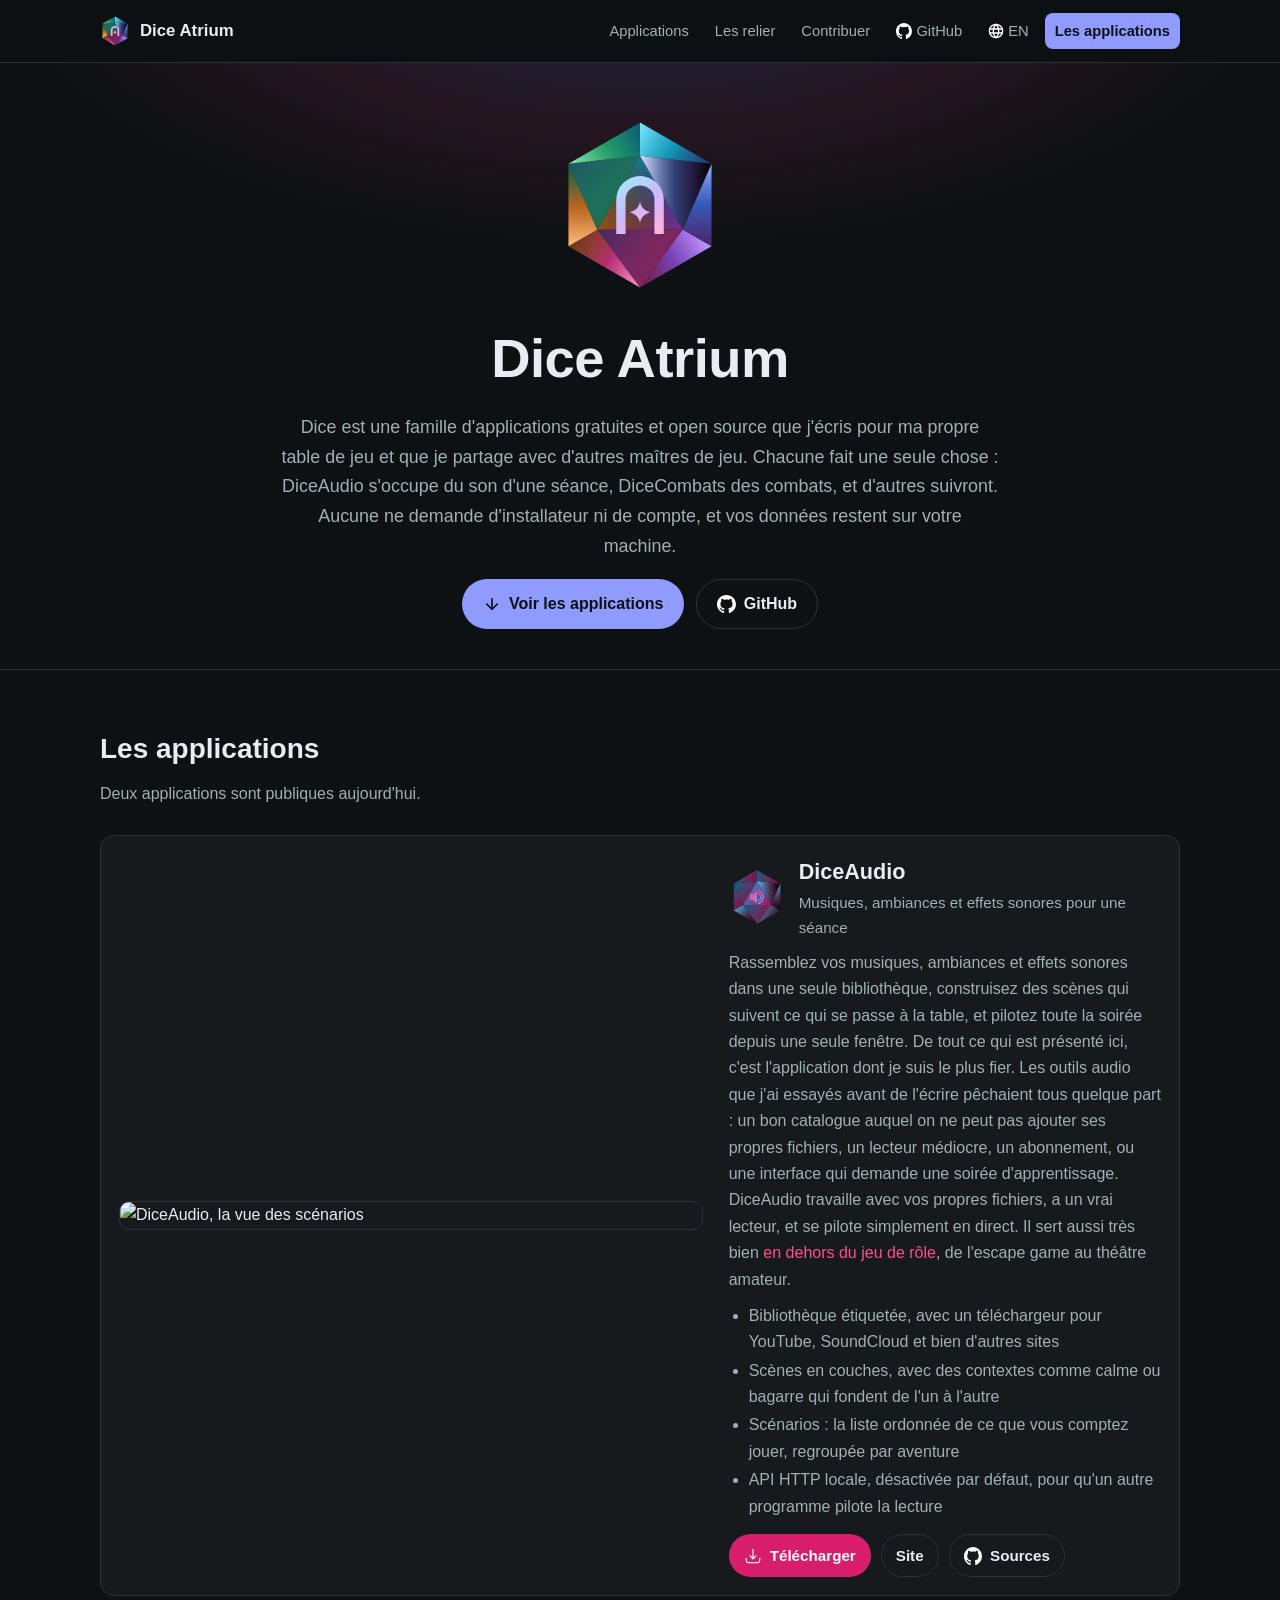
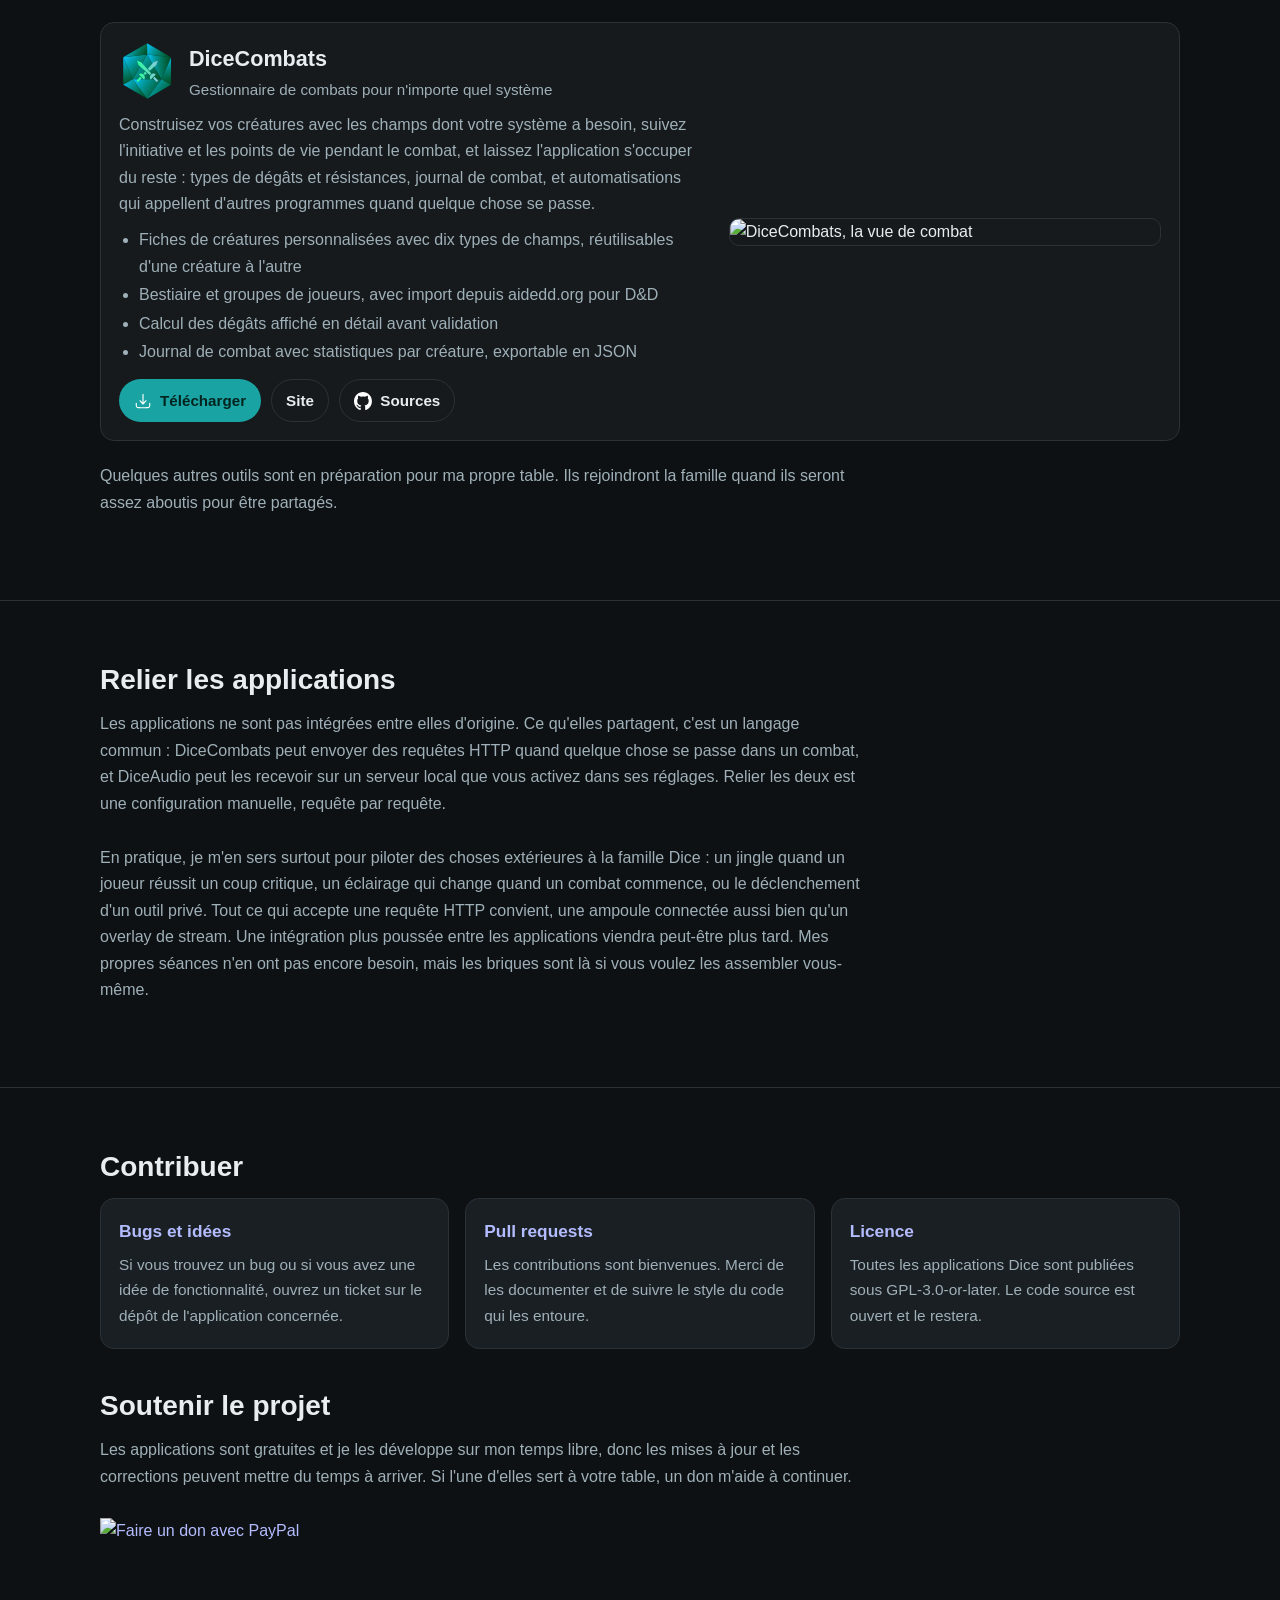
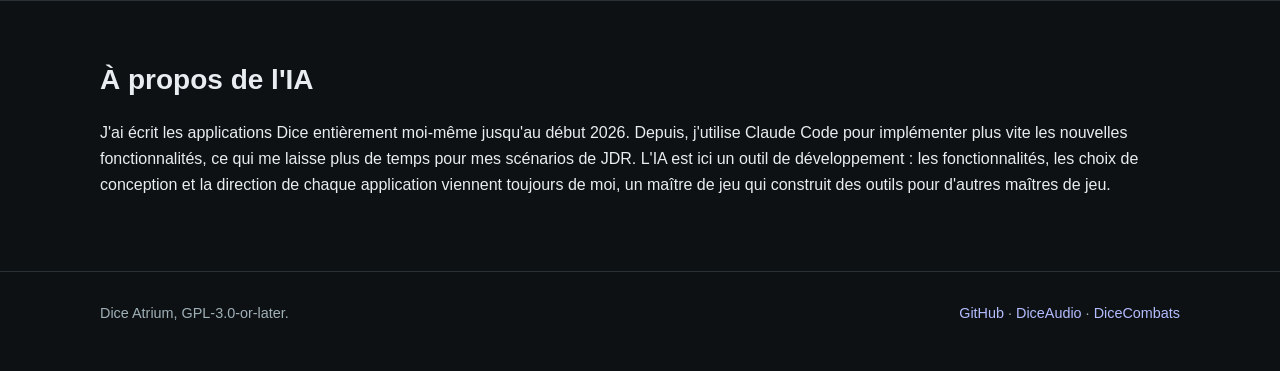
==== docs/fr/index.html @ 39b86b75 "Init" ====
<!DOCTYPE html>
<html lang="fr">
<head>
    <meta charset="UTF-8" />
    <meta name="viewport" content="width=device-width, initial-scale=1" />
    <title>Dice Atrium - Outils JDR open source</title>
    <meta name="description" content="Dice Atrium est la maison des applications Dice, une famille d'outils gratuits et open source pour les maîtres de jeu de rôle sur table : DiceAudio pour le son d'une séance, DiceCombats pour les combats, et d'autres à venir." />
    <link rel="stylesheet" href="../style.css" />
    <link rel="icon" href="../favicon.ico" sizes="any" />
    <link rel="icon" href="../favicon.svg" type="image/svg+xml" />

    <meta name="robots" content="index, follow" />
    <meta property="og:title" content="Dice Atrium - Outils JDR open source" />
    <meta property="og:description" content="La maison des applications Dice, une famille d'outils gratuits et open source pour les maîtres de jeu de rôle sur table." />
    <meta property="og:image" content="https://yanncharbon.github.io/diceatrium/og-logo.png" />
    <meta property="og:url" content="https://yanncharbon.github.io/diceatrium/fr/" />
    <meta property="og:type" content="website" />

    <link rel="alternate" href="https://yanncharbon.github.io/diceatrium/" hreflang="en" />
    <link rel="alternate" href="https://yanncharbon.github.io/diceatrium/fr/" hreflang="fr" />
</head>
<body>

    <div class="topbar">
        <div class="topbar-inner">
            <a class="brand" href="../"><img src="../logo.svg" alt="Logo Dice Atrium" />Dice Atrium</a>
            <nav>
            <a class="hide-small" href="#apps">Applications</a>
                        <a class="hide-small" href="#connect">Les relier</a>
            <a class="hide-small" href="#contribute">Contribuer</a>
                <a href="https://github.com/YannCharbon/DiceAtrium/"><img src="../github-mark-white.svg" alt="" />GitHub</a>
                <a href="../"><img src="../language-svgrepo-com.svg" alt="" />EN</a>
                <a class="cta" href="#apps">Les applications</a>
            </nav>
        </div>
    </div>

    <header class="hero">
        <div class="hero-inner">
            <img class="gem" src="../logo.svg" alt="Logo Dice Atrium" />
            <h1>Dice Atrium</h1>
            <p class="tagline">Dice est une famille d'applications gratuites et open source que j'écris pour ma propre table de jeu et que je partage avec d'autres maîtres de jeu. Chacune fait une seule chose : DiceAudio s'occupe du son d'une séance, DiceCombats des combats, et d'autres suivront. Aucune ne demande d'installateur ni de compte, et vos données restent sur votre machine.</p>

            <div class="hero-actions">
                <a class="btn primary" href="#apps">
                    <img src="../arrow-down.svg" alt="" />Voir les applications
                </a>
                <a class="btn" href="https://github.com/YannCharbon/DiceAtrium/">
                    <img src="../github-mark-white.svg" alt="" />GitHub
                </a>
            </div>
        </div>
    </header>

    <section id="apps">
        <div class="wrap">
            <h2>Les applications</h2>
            <p class="lead">Deux applications sont publiques aujourd'hui.</p>
            <div class="shots">
                <article class="shot audio">
                    <div class="shot-media"><img src="https://yanncharbon.github.io/DiceAudio/img/audio-scenarios.jpg" alt="DiceAudio, la vue des scénarios" loading="lazy" /></div>
                    <div class="shot-text">
                        <a class="app-head" href="https://yanncharbon.github.io/DiceAudio/fr/">
                            <img src="../diceaudio-logo.svg" alt="" />
                            <div><h3>DiceAudio</h3><small>Musiques, ambiances et effets sonores pour une séance</small></div>
                        </a>
                        <p>Rassemblez vos musiques, ambiances et effets sonores dans une seule bibliothèque, construisez des scènes qui suivent ce qui se passe à la table, et pilotez toute la soirée depuis une seule fenêtre. De tout ce qui est présenté ici, c'est l'application dont je suis le plus fier. Les outils audio que j'ai essayés avant de l'écrire pêchaient tous quelque part : un bon catalogue auquel on ne peut pas ajouter ses propres fichiers, un lecteur médiocre, un abonnement, ou une interface qui demande une soirée d'apprentissage. DiceAudio travaille avec vos propres fichiers, a un vrai lecteur, et se pilote simplement en direct. Il sert aussi très bien <a href="https://yanncharbon.github.io/DiceAudio/fr/#beyond">en dehors du jeu de rôle</a>, de l'escape game au théâtre amateur.</p>
                        <ul>
                            <li>Bibliothèque étiquetée, avec un téléchargeur pour YouTube, SoundCloud et bien d'autres sites</li>
                            <li>Scènes en couches, avec des contextes comme calme ou bagarre qui fondent de l'un à l'autre</li>
                            <li>Scénarios : la liste ordonnée de ce que vous comptez jouer, regroupée par aventure</li>
                            <li>API HTTP locale, désactivée par défaut, pour qu'un autre programme pilote la lecture</li>
                        </ul>
                        <div class="app-actions">
                            <a class="btn primary" href="https://github.com/YannCharbon/DiceAudio/releases/latest/"><img src="../download-minimalistic-svgrepo-com.svg" alt="" />Télécharger</a>
                            <a class="btn" href="https://yanncharbon.github.io/DiceAudio/fr/">Site</a>
                            <a class="btn" href="https://github.com/YannCharbon/DiceAudio/"><img src="../github-mark-white.svg" alt="" />Sources</a>
                        </div>
                    </div>
                </article>
                <article class="shot combats">
                    <div class="shot-media"><img src="https://yanncharbon.github.io/DiceCombats/img/combat-manager-2.jpg" alt="DiceCombats, la vue de combat" loading="lazy" /></div>
                    <div class="shot-text">
                        <a class="app-head" href="https://yanncharbon.github.io/DiceCombats/fr/">
                            <img src="../dicecombats-logo.svg" alt="" />
                            <div><h3>DiceCombats</h3><small>Gestionnaire de combats pour n'importe quel système</small></div>
                        </a>
                        <p>Construisez vos créatures avec les champs dont votre système a besoin, suivez l'initiative et les points de vie pendant le combat, et laissez l'application s'occuper du reste : types de dégâts et résistances, journal de combat, et automatisations qui appellent d'autres programmes quand quelque chose se passe.</p>
                        <ul>
                            <li>Fiches de créatures personnalisées avec dix types de champs, réutilisables d'une créature à l'autre</li>
                            <li>Bestiaire et groupes de joueurs, avec import depuis aidedd.org pour D&amp;D</li>
                            <li>Calcul des dégâts affiché en détail avant validation</li>
                            <li>Journal de combat avec statistiques par créature, exportable en JSON</li>
                        </ul>
                        <div class="app-actions">
                            <a class="btn primary" href="https://github.com/YannCharbon/DiceCombats/releases/latest/"><img src="../download-minimalistic-svgrepo-com.svg" alt="" />Télécharger</a>
                            <a class="btn" href="https://yanncharbon.github.io/DiceCombats/fr/">Site</a>
                            <a class="btn" href="https://github.com/YannCharbon/DiceCombats/"><img src="../github-mark-white.svg" alt="" />Sources</a>
                        </div>
                    </div>
                </article>
            </div>
            <p class="lead" style="margin-top:22px;">Quelques autres outils sont en préparation pour ma propre table. Ils rejoindront la famille quand ils seront assez aboutis pour être partagés.</p>
        </div>
    </section>


    <section id="connect">
        <div class="wrap">
            <h2>Relier les applications</h2>
            <p class="lead">Les applications ne sont pas intégrées entre elles d'origine. Ce qu'elles partagent, c'est un langage commun : DiceCombats peut envoyer des requêtes HTTP quand quelque chose se passe dans un combat, et DiceAudio peut les recevoir sur un serveur local que vous activez dans ses réglages. Relier les deux est une configuration manuelle, requête par requête.</p>
            <p class="lead">En pratique, je m'en sers surtout pour piloter des choses extérieures à la famille Dice : un jingle quand un joueur réussit un coup critique, un éclairage qui change quand un combat commence, ou le déclenchement d'un outil privé. Tout ce qui accepte une requête HTTP convient, une ampoule connectée aussi bien qu'un overlay de stream. Une intégration plus poussée entre les applications viendra peut-être plus tard. Mes propres séances n'en ont pas encore besoin, mais les briques sont là si vous voulez les assembler vous-même.</p>
        </div>
    </section>

    <section id="contribute">
        <div class="wrap">
            <h2>Contribuer</h2>
            <div class="cards">
                <div class="card">
                    <h3>Bugs et idées</h3>
                    <p>Si vous trouvez un bug ou si vous avez une idée de fonctionnalité, ouvrez un ticket sur le dépôt de l'application concernée.</p>
                </div>
                <div class="card">
                    <h3>Pull requests</h3>
                    <p>Les contributions sont bienvenues. Merci de les documenter et de suivre le style du code qui les entoure.</p>
                </div>
                <div class="card">
                    <h3>Licence</h3>
                    <p>Toutes les applications Dice sont publiées sous GPL-3.0-or-later. Le code source est ouvert et le restera.</p>
                </div>
            </div>

            <h2 style="margin-top:34px;">Soutenir le projet</h2>
            <p class="lead">Les applications sont gratuites et je les développe sur mon temps libre, donc les mises à jour et les corrections peuvent mettre du temps à arriver. Si l'une d'elles sert à votre table, un don m'aide à continuer.</p>
            <a href="https://www.paypal.com/donate/?hosted_button_id=4X9ZURL5T4E6N"><img src="https://www.paypalobjects.com/en_US/i/btn/btn_donateCC_LG.gif" alt="Faire un don avec PayPal" /></a>
        </div>
    </section>

    <section id="ainotice">
        <div class="wrap">
            <h2>À propos de l'IA</h2>
            <p>J'ai écrit les applications Dice entièrement moi-même jusqu'au début 2026. Depuis, j'utilise Claude Code pour implémenter plus vite les nouvelles fonctionnalités, ce qui me laisse plus de temps pour mes scénarios de JDR. L'IA est ici un outil de développement : les fonctionnalités, les choix de conception et la direction de chaque application viennent toujours de moi, un maître de jeu qui construit des outils pour d'autres maîtres de jeu.</p>
        </div>
    </section>

    <footer>
        <div class="wrap">
            <span>Dice Atrium, GPL-3.0-or-later.</span>
            <span><a href="https://github.com/YannCharbon/DiceAtrium/">GitHub</a> &middot; <a href="https://yanncharbon.github.io/DiceAudio/fr/">DiceAudio</a> &middot; <a href="https://yanncharbon.github.io/DiceCombats/fr/">DiceCombats</a></span>
        </div>
    </footer>

</body>
</html>
---- docs/style.css ----
/* Dice Atrium site. Same sheet as the DiceCombats and DiceAudio sites, with the
   Atrium accents, so the three pages stay recognisably related. */

:root {
    --accent: #8f9bff;
    --accent-soft: #b3bcff;
    --accent-deep: #3b4590;
    --accent-contrast: #0e1113;

    --bg: #0e1113;
    --bg-raised: #161a1d;
    --bg-card: #1a1f23;
    --line: #2a3238;
    --text: #e7edf0;
    --text-dim: #9fb0b8;
    --radius: 14px;
    --page: 1120px;
}

* {
    box-sizing: border-box;
}

html {
    scroll-behavior: smooth;
}

body {
    margin: 0;
    background: var(--bg);
    color: var(--text);
    font-family: "Segoe UI", Roboto, Helvetica, Arial, sans-serif;
    line-height: 1.65;
    -webkit-font-smoothing: antialiased;
}

img {
    max-width: 100%;
}

a {
    color: var(--accent-soft);
    text-decoration: none;
}

a:hover {
    text-decoration: underline;
}

.wrap {
    max-width: var(--page);
    margin: 0 auto;
    padding: 0 20px;
}

/* ---------------- Navigation ---------------- */

.topbar {
    position: sticky;
    top: 0;
    z-index: 20;
    background: rgba(14, 17, 19, 0.88);
    backdrop-filter: blur(10px);
    border-bottom: 1px solid var(--line);
}

.topbar-inner {
    display: flex;
    align-items: center;
    gap: 18px;
    height: 62px;
    max-width: var(--page);
    margin: 0 auto;
    padding: 0 20px;
}

.brand {
    display: flex;
    align-items: center;
    gap: 10px;
    font-weight: 700;
    font-size: 1.05rem;
    color: var(--text);
}

.brand:hover {
    text-decoration: none;
}

.brand img {
    width: 30px;
    height: 30px;
}

.topbar nav {
    display: flex;
    align-items: center;
    gap: 6px;
    margin-left: auto;
    flex-wrap: wrap;
}

.topbar nav a {
    color: var(--text-dim);
    padding: 6px 10px;
    border-radius: 8px;
    font-size: 0.92rem;
}

.topbar nav a:hover {
    color: var(--text);
    background: var(--bg-card);
    text-decoration: none;
}

.topbar nav a.cta {
    color: var(--accent-contrast);
    background: var(--accent);
    font-weight: 600;
}

.topbar nav a.cta:hover {
    background: var(--accent-soft);
}

.topbar nav a img {
    height: 16px;
    width: auto;
    vertical-align: -3px;
    margin-right: 4px;
}

/* ---------------- Hero ---------------- */

.hero {
    position: relative;
    overflow: hidden;
    border-bottom: 1px solid var(--line);
    background:
        radial-gradient(900px 420px at 50% -120px, rgba(74, 125, 255, 0.22), rgba(255, 63, 158, 0.09) 45%, transparent 72%),
        var(--bg);
}

.hero-inner {
    max-width: var(--page);
    margin: 0 auto;
    padding: 56px 20px 40px;
    text-align: center;
}

.hero img.gem {
    width: 108px;
    height: auto;
    margin-bottom: 6px;
}

.hero h1 {
    margin: 0;
    font-size: clamp(2.1rem, 5vw, 3.1rem);
    letter-spacing: -0.5px;
}

.hero .tagline {
    margin: 10px auto 0;
    max-width: 720px;
    color: var(--text-dim);
    font-size: 1.12rem;
}

.badges {
    display: flex;
    justify-content: center;
    flex-wrap: wrap;
    gap: 8px;
    margin: 20px 0 4px;
}

.badges img {
    height: 26px;
}

.hero-actions {
    display: flex;
    justify-content: center;
    flex-wrap: wrap;
    gap: 12px;
    margin-top: 18px;
}

.btn {
    display: inline-flex;
    align-items: center;
    gap: 8px;
    padding: 11px 20px;
    border-radius: 999px;
    font-weight: 600;
    border: 1px solid var(--line);
    color: var(--text);
}

.btn:hover {
    text-decoration: none;
    border-color: var(--accent);
}

.btn.primary {
    background: var(--accent);
    color: var(--accent-contrast);
    border-color: transparent;
}

.btn.primary:hover {
    background: var(--accent-soft);
}

.btn img {
    height: 18px;
    width: auto;
}

.hero-shot {
    margin: 34px auto 0;
    max-width: 940px;
    border-radius: var(--radius);
    border: 1px solid var(--line);
    box-shadow: 0 24px 60px rgba(0, 0, 0, 0.55);
    display: block;
}

/* ---------------- Sections ---------------- */

section {
    padding: 56px 0;
    border-bottom: 1px solid var(--line);
}

section h2 {
    margin: 0 0 8px;
    font-size: 1.75rem;
}

section .lead {
    margin: 0 0 28px;
    color: var(--text-dim);
    max-width: 760px;
}

.cards {
    display: grid;
    grid-template-columns: repeat(auto-fit, minmax(280px, 1fr));
    gap: 16px;
}

.card {
    background: var(--bg-card);
    border: 1px solid var(--line);
    border-radius: var(--radius);
    padding: 18px 18px 20px;
}

.card h3 {
    margin: 0 0 6px;
    font-size: 1.08rem;
    color: var(--accent-soft);
}

.card p {
    margin: 0;
    color: var(--text-dim);
    font-size: 0.96rem;
}

/* ---------------- Screenshot gallery ---------------- */

.shots {
    display: flex;
    flex-direction: column;
    gap: 26px;
}

.shot {
    display: grid;
    grid-template-columns: minmax(0, 1.35fr) minmax(0, 1fr);
    gap: 26px;
    align-items: center;
    background: var(--bg-raised);
    border: 1px solid var(--line);
    border-radius: var(--radius);
    padding: 18px;
}

.shot:nth-child(even) .shot-media {
    order: 2;
}

.shot-media img {
    max-width: 100%;
    max-height: 500px;
    display: block;
    border-radius: 10px;
    border: 1px solid var(--line);
}

.shot-text h3 {
    margin: 0 0 8px;
    font-size: 1.2rem;
}

.shot-text p {
    margin: 0;
    color: var(--text-dim);
}

/* ---------------- Custom fields ---------------- */

.fields-split {
    display: grid;
    grid-template-columns: minmax(0, 1fr) minmax(0, 1.05fr);
    gap: 26px;
    align-items: start;
}

.fields-split img {
    width: 100%;
    border-radius: 10px;
    border: 1px solid var(--line);
}

/* One card per field type: the example carries the explanation. */
.ftypes {
    display: grid;
    grid-template-columns: repeat(auto-fill, minmax(330px, 1fr));
    gap: 16px;
    margin-top: 26px;
}

.ftype {
    background: var(--bg-card);
    border: 1px solid var(--line);
    border-radius: var(--radius);
    padding: 16px;
}

.ftype h3 {
    margin: 0 0 4px;
    font-size: 1.05rem;
    color: var(--accent-soft);
}

    .ftype > p {
        margin: 0 0 12px;
        color: var(--text-dim);
        font-size: 0.92rem;
    }

.ftype figure {
    margin: 0 0 12px;
}

    .ftype figure:last-of-type {
        margin-bottom: 0;
    }

/* Shown at their real size, only held back when a card is narrower. */
.ftype img {
    max-width: 100%;
    width: auto;
    height: auto;
    display: block;
    border-radius: 8px;
    border: 1px solid var(--line);
    background: #202020;
}

/* Reads as: this configuration gives that card. */
.ftype-arrow {
    display: flex;
    align-items: center;
    gap: 10px;
    color: var(--accent);
    margin: 12px 0;
}

    .ftype-arrow::before,
    .ftype-arrow::after {
        content: "";
        flex: 1 1 auto;
        height: 1px;
        background: linear-gradient(to right, transparent, var(--line), transparent);
    }

    .ftype-arrow svg {
        flex: 0 0 auto;
    }

.ftype figcaption {
    margin-top: 5px;
    color: #7d8f98;
    font-size: 0.75rem;
    text-transform: uppercase;
    letter-spacing: 0.5px;
}

.field-steps {
    counter-reset: step;
    list-style: none;
    margin: 0 0 20px;
    padding: 0;
}

.field-steps li {
    position: relative;
    padding-left: 38px;
    margin-bottom: 14px;
    color: var(--text-dim);
}

.field-steps li::before {
    counter-increment: step;
    content: counter(step);
    position: absolute;
    left: 0;
    top: 1px;
    width: 26px;
    height: 26px;
    border-radius: 50%;
    background: var(--accent);
    color: var(--accent-contrast);
    font-weight: 700;
    font-size: 0.85rem;
    display: flex;
    align-items: center;
    justify-content: center;
}

.field-steps li strong {
    color: var(--text);
}

/* ---------------- Ecosystem ---------------- */

.eco {
    display: grid;
    grid-template-columns: repeat(auto-fit, minmax(300px, 1fr));
    gap: 16px;
}

.eco-card {
    display: flex;
    gap: 14px;
    align-items: flex-start;
    background: var(--bg-card);
    border: 1px solid var(--line);
    border-radius: var(--radius);
    padding: 18px;
}

.eco-card img {
    width: 54px;
    height: 54px;
    flex: 0 0 auto;
}

.eco-card h3 {
    margin: 0 0 4px;
    font-size: 1.1rem;
}

.eco-card p {
    margin: 0 0 8px;
    color: var(--text-dim);
    font-size: 0.95rem;
}

.eco-card.self {
    border-color: var(--accent);
}

/* ---------------- Image lightbox ---------------- */

.zoomable {
    cursor: zoom-in;
}

.lightbox {
    position: fixed;
    inset: 0;
    z-index: 100;
    display: none;
    align-items: center;
    justify-content: center;
    padding: 28px;
    background: rgba(0, 0, 0, 0.88);
    cursor: zoom-out;
}

    .lightbox.open {
        display: flex;
    }

    .lightbox img {
        max-width: 100%;
        max-height: 100%;
        width: auto;
        height: auto;
        border-radius: 10px;
        border: 1px solid var(--line);
        box-shadow: 0 24px 60px rgba(0, 0, 0, 0.6);
    }

.lightbox-close {
    position: absolute;
    top: 12px;
    right: 16px;
    width: 40px;
    height: 40px;
    border: 1px solid var(--line);
    border-radius: 50%;
    background: var(--bg-card);
    color: var(--text);
    font-size: 22px;
    line-height: 1;
    cursor: pointer;
}

    .lightbox-close:hover {
        border-color: var(--accent);
    }

body.lightbox-open {
    overflow: hidden;
}

/* ---------------- Lists, code, footer ---------------- */

ul.plain {
    padding-left: 20px;
    color: var(--text-dim);
}

ul.plain li {
    margin-bottom: 8px;
}

ul.plain strong {
    color: var(--text);
}

code, .code-style {
    background: #11161a;
    border: 1px solid var(--line);
    border-radius: 6px;
    padding: 2px 7px;
    font-family: Consolas, "Courier New", monospace;
    font-size: 0.9em;
    color: #cfe9e2;
    -webkit-box-decoration-break: clone;
    box-decoration-break: clone;
}

pre {
    background: #11161a;
    border: 1px solid var(--line);
    border-radius: 10px;
    padding: 14px 16px;
    overflow-x: auto;
}

pre code {
    border: none;
    background: none;
    padding: 0;
}

footer {
    padding: 30px 0 46px;
    color: var(--text-dim);
    font-size: 0.9rem;
}

footer .wrap {
    display: flex;
    flex-wrap: wrap;
    gap: 12px;
    align-items: center;
    justify-content: space-between;
}

@media (max-width: 820px) {
    .shot {
        grid-template-columns: 1fr;
    }

    .shot:nth-child(even) .shot-media {
        order: 0;
    }

    .topbar nav a.hide-small {
        display: none;
    }
}

/* ---------------- Dice Atrium additions ---------------- */

.app-head {
    display: flex;
    align-items: center;
    gap: 14px;
    text-decoration: none;
    color: var(--text);
    margin-bottom: 10px;
}

.app-head img {
    width: 56px;
    height: 56px;
    flex: 0 0 auto;
}

.app-head h3 {
    margin: 0;
    font-size: 1.35rem;
}

.app-head small {
    display: block;
    color: var(--text-dim);
    font-weight: 400;
    font-size: 0.95rem;
}

.app-head:hover h3 {
    text-decoration: underline;
}

.app-actions {
    display: flex;
    flex-wrap: wrap;
    gap: 10px;
    margin-top: 14px;
}

.app-actions .btn {
    padding: 8px 14px;
    font-size: 0.95rem;
}

.shot.audio { --accent: #d81e6a; --accent-soft: #ff4f8b; --accent-contrast: #ffffff; }
.shot.combats { --accent: #1aa3a3; --accent-soft: #2ec4a6; --accent-contrast: #04241f; }

.shot ul {
    margin: 10px 0 0;
    padding-left: 20px;
    color: var(--text-dim);
}

.shot ul li {
    margin: 2px 0;
}

/* Larger hero gem and title, shared by the three Dice sites. */
.hero img.gem {
    width: 150px;
    margin-bottom: 14px;
}

.hero h1 {
    font-size: clamp(2.2rem, 6vw, 3.4rem);
}

/* ---------------- Dice Atrium banner (ecosystem section) ---------------- */

.atrium-banner {
    display: grid;
    grid-template-columns: auto minmax(0, 1fr);
    gap: 24px;
    align-items: center;
    background: var(--bg-raised);
    border: 1px solid var(--line);
    border-radius: var(--radius);
    padding: 24px;
    margin-bottom: 28px;
}

.atrium-banner > img {
    width: 120px;
    height: auto;
}

.atrium-banner h3 {
    margin: 0 0 8px;
    font-size: 1.4rem;
}

.atrium-banner p {
    margin: 0 0 14px;
    color: var(--text-dim);
}

.atrium-banner .btn {
    text-decoration: none;
}

.eco-grid {
    display: grid;
    grid-template-columns: repeat(auto-fit, minmax(300px, 1fr));
    gap: 16px;
}

.eco-app {
    display: flex;
    gap: 14px;
    align-items: flex-start;
    background: var(--bg-card);
    border: 1px solid var(--line);
    border-radius: var(--radius);
    padding: 18px;
}

.eco-app img {
    width: 54px;
    height: 54px;
    flex: 0 0 auto;
}

.eco-app h3 {
    margin: 0 0 4px;
    font-size: 1.1rem;
}

.eco-app p {
    margin: 0 0 8px;
    color: var(--text-dim);
    font-size: 0.95rem;
}

.eco-app.self {
    border-color: var(--accent);
}

@media (max-width: 640px) {
    .atrium-banner {
        grid-template-columns: 1fr;
        text-align: center;
        justify-items: center;
    }
}
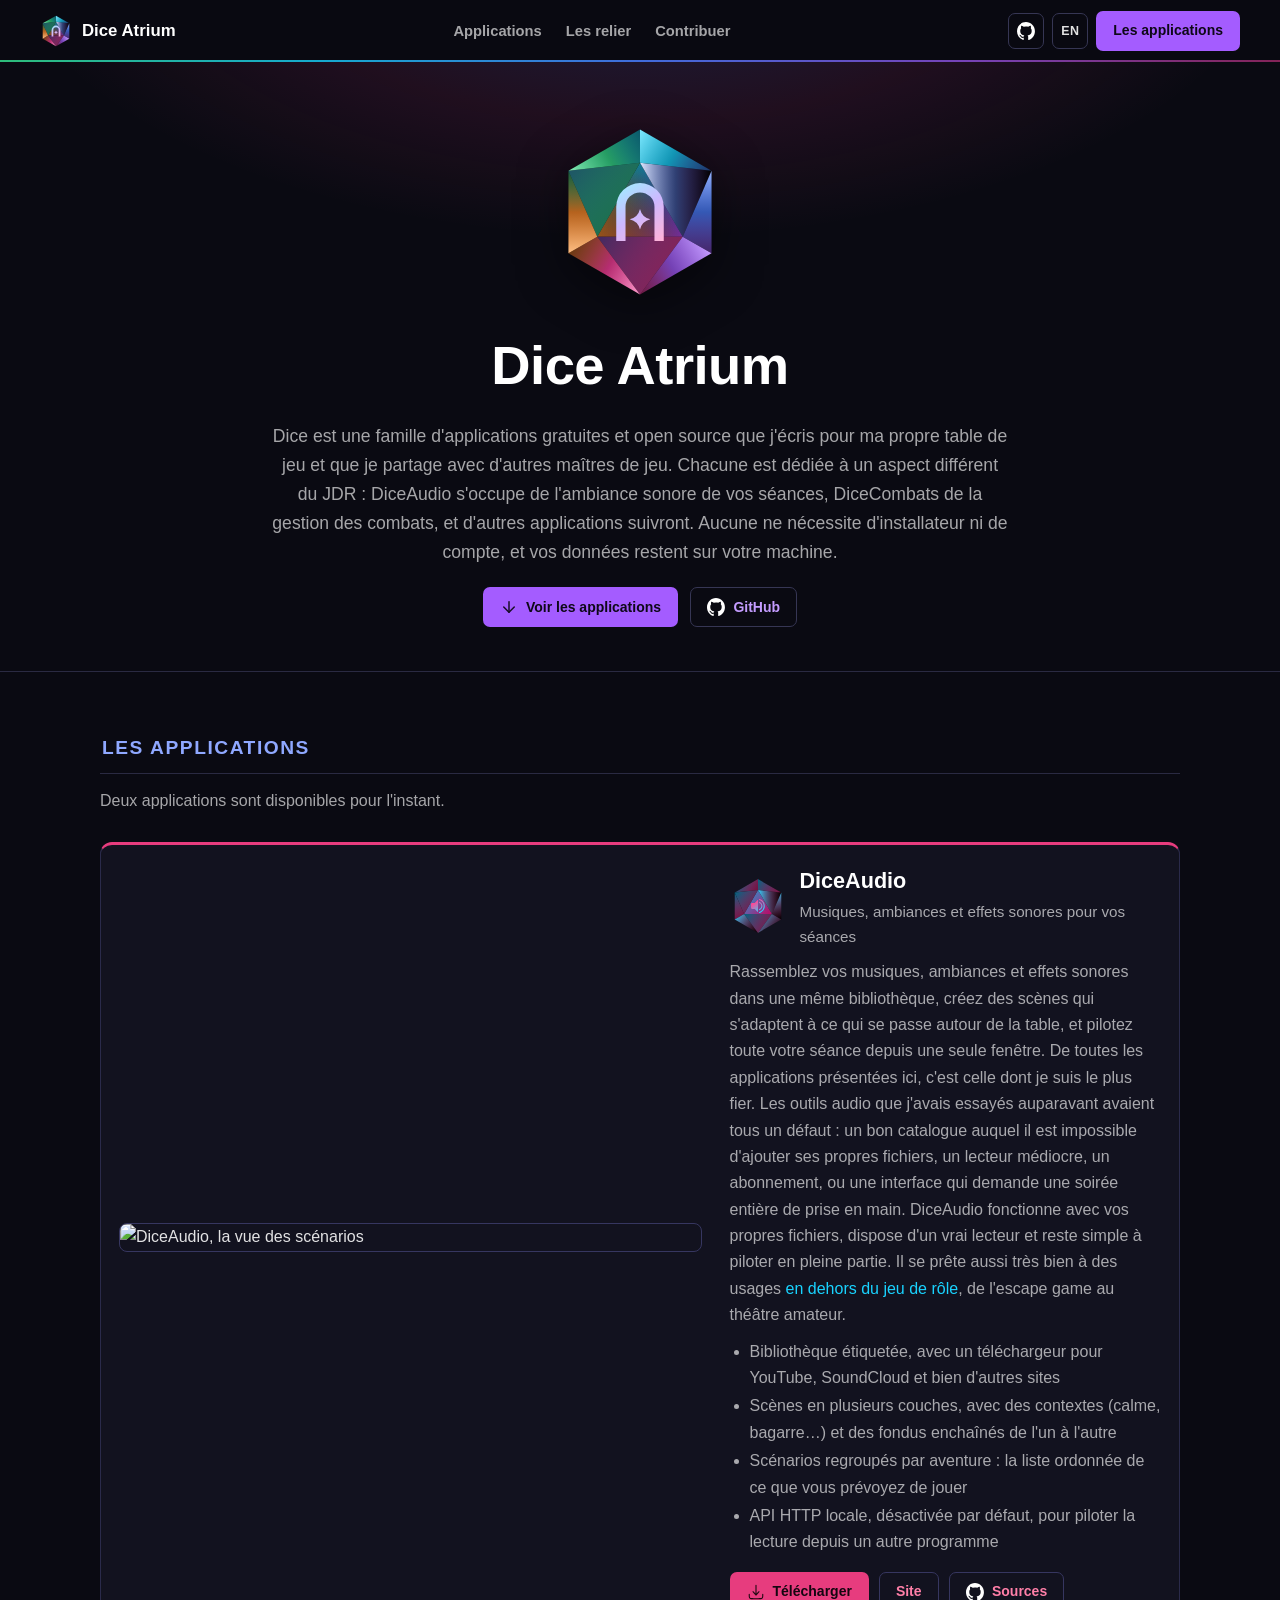
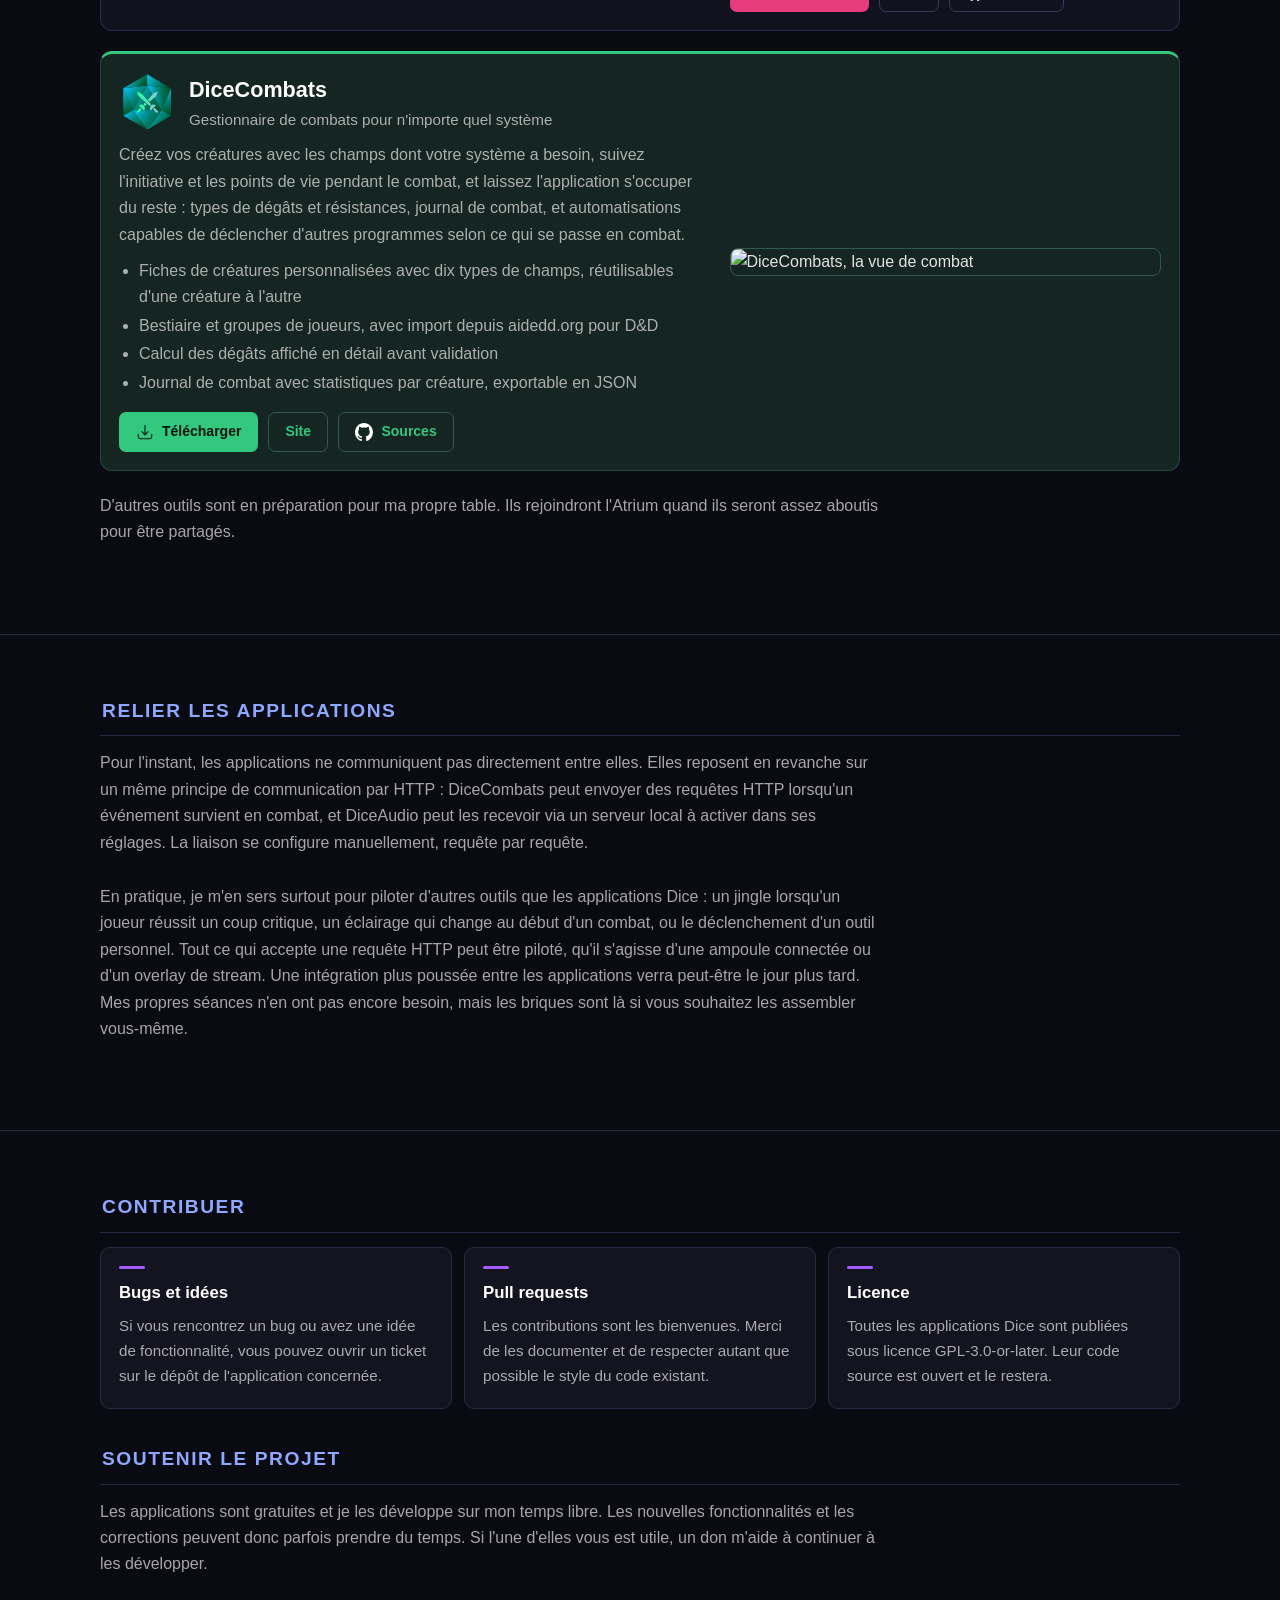
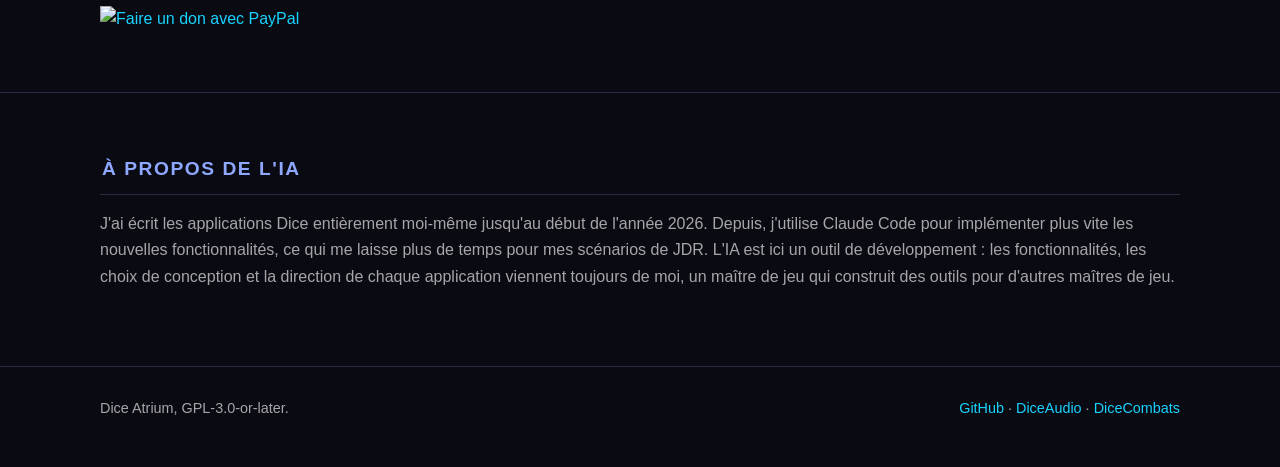
==== commit f9968a43: "Restyle the site to the apps' visual identity New navigation bar, reworded English and French text, " ====
--- a/docs/fr/index.html
+++ b/docs/fr/index.html
@@ -4,14 +4,15 @@
     <meta charset="UTF-8" />
     <meta name="viewport" content="width=device-width, initial-scale=1" />
     <title>Dice Atrium - Outils JDR open source</title>
-    <meta name="description" content="Dice Atrium est la maison des applications Dice, une famille d'outils gratuits et open source pour les maîtres de jeu de rôle sur table : DiceAudio pour le son d'une séance, DiceCombats pour les combats, et d'autres à venir." />
+    <meta name="description" content="Dice Atrium regroupe les applications Dice, une famille d'outils gratuits et open source pour les maîtres de jeu de rôle sur table : DiceAudio pour le son d'une séance, DiceCombats pour les combats, et d'autres à venir." />
     <link rel="stylesheet" href="../style.css" />
     <link rel="icon" href="../favicon.ico" sizes="any" />
     <link rel="icon" href="../favicon.svg" type="image/svg+xml" />
 
+    <meta name="google-site-verification" content="_48weFEogx-29jpGcYPBlgfw3vu8xmv0ZpCxvn52Kq0" />
     <meta name="robots" content="index, follow" />
     <meta property="og:title" content="Dice Atrium - Outils JDR open source" />
-    <meta property="og:description" content="La maison des applications Dice, une famille d'outils gratuits et open source pour les maîtres de jeu de rôle sur table." />
+    <meta property="og:description" content="Toutes les applications Dice, une famille d'outils gratuits et open source pour les maîtres de jeu de rôle sur table." />
     <meta property="og:image" content="https://yanncharbon.github.io/diceatrium/og-logo.png" />
     <meta property="og:url" content="https://yanncharbon.github.io/diceatrium/fr/" />
     <meta property="og:type" content="website" />
@@ -21,25 +22,29 @@
 </head>
 <body>
 
-    <div class="topbar">
+    <header class="topbar">
         <div class="topbar-inner">
-            <a class="brand" href="../"><img src="../logo.svg" alt="Logo Dice Atrium" />Dice Atrium</a>
-            <nav>
-            <a class="hide-small" href="#apps">Applications</a>
-                        <a class="hide-small" href="#connect">Les relier</a>
-            <a class="hide-small" href="#contribute">Contribuer</a>
-                <a href="https://github.com/YannCharbon/DiceAtrium/"><img src="../github-mark-white.svg" alt="" />GitHub</a>
-                <a href="../"><img src="../language-svgrepo-com.svg" alt="" />EN</a>
-                <a class="cta" href="#apps">Les applications</a>
+            <div class="crumb">
+                <a class="brand" href="../"><img src="../logo.svg" alt="" />Dice Atrium</a>
+            </div>
+            <nav class="nav-sections" aria-label="Sections de la page">
+                <a href="#apps">Applications</a>
+                <a href="#connect">Les relier</a>
+                <a href="#contribute">Contribuer</a>
             </nav>
+            <div class="nav-util">
+                <a class="nav-key" href="https://github.com/YannCharbon/DiceAtrium/" title="GitHub" aria-label="GitHub"><img src="../github-mark-white.svg" alt="" /></a>
+                <a class="nav-key nav-lang" href="../" hreflang="en" title="English version" aria-label="English version">EN</a>
+                <a class="btn primary nav-cta" href="#apps">Les applications</a>
+            </div>
         </div>
-    </div>
+    </header>
 
     <header class="hero">
         <div class="hero-inner">
             <img class="gem" src="../logo.svg" alt="Logo Dice Atrium" />
             <h1>Dice Atrium</h1>
-            <p class="tagline">Dice est une famille d'applications gratuites et open source que j'écris pour ma propre table de jeu et que je partage avec d'autres maîtres de jeu. Chacune fait une seule chose : DiceAudio s'occupe du son d'une séance, DiceCombats des combats, et d'autres suivront. Aucune ne demande d'installateur ni de compte, et vos données restent sur votre machine.</p>
+            <p class="tagline">Dice est une famille d'applications gratuites et open source que j'écris pour ma propre table de jeu et que je partage avec d'autres maîtres de jeu. Chacune est dédiée à un aspect différent du JDR : DiceAudio s'occupe de l'ambiance sonore de vos séances, DiceCombats de la gestion des combats, et d'autres applications suivront. Aucune ne nécessite d'installateur ni de compte, et vos données restent sur votre machine.</p>
 
             <div class="hero-actions">
                 <a class="btn primary" href="#apps">
@@ -55,21 +60,21 @@
     <section id="apps">
         <div class="wrap">
             <h2>Les applications</h2>
-            <p class="lead">Deux applications sont publiques aujourd'hui.</p>
+            <p class="lead">Deux applications sont disponibles pour l'instant.</p>
             <div class="shots">
                 <article class="shot audio">
                     <div class="shot-media"><img src="https://yanncharbon.github.io/DiceAudio/img/audio-scenarios.jpg" alt="DiceAudio, la vue des scénarios" loading="lazy" /></div>
                     <div class="shot-text">
                         <a class="app-head" href="https://yanncharbon.github.io/DiceAudio/fr/">
                             <img src="../diceaudio-logo.svg" alt="" />
-                            <div><h3>DiceAudio</h3><small>Musiques, ambiances et effets sonores pour une séance</small></div>
+                            <div><h3>DiceAudio</h3><small>Musiques, ambiances et effets sonores pour vos séances</small></div>
                         </a>
-                        <p>Rassemblez vos musiques, ambiances et effets sonores dans une seule bibliothèque, construisez des scènes qui suivent ce qui se passe à la table, et pilotez toute la soirée depuis une seule fenêtre. De tout ce qui est présenté ici, c'est l'application dont je suis le plus fier. Les outils audio que j'ai essayés avant de l'écrire pêchaient tous quelque part : un bon catalogue auquel on ne peut pas ajouter ses propres fichiers, un lecteur médiocre, un abonnement, ou une interface qui demande une soirée d'apprentissage. DiceAudio travaille avec vos propres fichiers, a un vrai lecteur, et se pilote simplement en direct. Il sert aussi très bien <a href="https://yanncharbon.github.io/DiceAudio/fr/#beyond">en dehors du jeu de rôle</a>, de l'escape game au théâtre amateur.</p>
+                        <p>Rassemblez vos musiques, ambiances et effets sonores dans une même bibliothèque, créez des scènes qui s'adaptent à ce qui se passe autour de la table, et pilotez toute votre séance depuis une seule fenêtre. De toutes les applications présentées ici, c'est celle dont je suis le plus fier. Les outils audio que j'avais essayés auparavant avaient tous un défaut : un bon catalogue auquel il est impossible d'ajouter ses propres fichiers, un lecteur médiocre, un abonnement, ou une interface qui demande une soirée entière de prise en main. DiceAudio fonctionne avec vos propres fichiers, dispose d'un vrai lecteur et reste simple à piloter en pleine partie. Il se prête aussi très bien à des usages <a href="https://yanncharbon.github.io/DiceAudio/fr/#beyond">en dehors du jeu de rôle</a>, de l'escape game au théâtre amateur.</p>
                         <ul>
                             <li>Bibliothèque étiquetée, avec un téléchargeur pour YouTube, SoundCloud et bien d'autres sites</li>
-                            <li>Scènes en couches, avec des contextes comme calme ou bagarre qui fondent de l'un à l'autre</li>
-                            <li>Scénarios : la liste ordonnée de ce que vous comptez jouer, regroupée par aventure</li>
-                            <li>API HTTP locale, désactivée par défaut, pour qu'un autre programme pilote la lecture</li>
+                            <li>Scènes en plusieurs couches, avec des contextes (calme, bagarre…) et des fondus enchaînés de l'un à l'autre</li>
+                            <li>Scénarios regroupés par aventure : la liste ordonnée de ce que vous prévoyez de jouer</li>
+                            <li>API HTTP locale, désactivée par défaut, pour piloter la lecture depuis un autre programme</li>
                         </ul>
                         <div class="app-actions">
                             <a class="btn primary" href="https://github.com/YannCharbon/DiceAudio/releases/latest/"><img src="../download-minimalistic-svgrepo-com.svg" alt="" />Télécharger</a>
@@ -85,7 +90,7 @@
                             <img src="../dicecombats-logo.svg" alt="" />
                             <div><h3>DiceCombats</h3><small>Gestionnaire de combats pour n'importe quel système</small></div>
                         </a>
-                        <p>Construisez vos créatures avec les champs dont votre système a besoin, suivez l'initiative et les points de vie pendant le combat, et laissez l'application s'occuper du reste : types de dégâts et résistances, journal de combat, et automatisations qui appellent d'autres programmes quand quelque chose se passe.</p>
+                        <p>Créez vos créatures avec les champs dont votre système a besoin, suivez l'initiative et les points de vie pendant le combat, et laissez l'application s'occuper du reste : types de dégâts et résistances, journal de combat, et automatisations capables de déclencher d'autres programmes selon ce qui se passe en combat.</p>
                         <ul>
                             <li>Fiches de créatures personnalisées avec dix types de champs, réutilisables d'une créature à l'autre</li>
                             <li>Bestiaire et groupes de joueurs, avec import depuis aidedd.org pour D&amp;D</li>
@@ -100,7 +105,7 @@
                     </div>
                 </article>
             </div>
-            <p class="lead" style="margin-top:22px;">Quelques autres outils sont en préparation pour ma propre table. Ils rejoindront la famille quand ils seront assez aboutis pour être partagés.</p>
+            <p class="lead" style="margin-top:22px;">D'autres outils sont en préparation pour ma propre table. Ils rejoindront l'Atrium quand ils seront assez aboutis pour être partagés.</p>
         </div>
     </section>
 
@@ -108,8 +113,8 @@
     <section id="connect">
         <div class="wrap">
             <h2>Relier les applications</h2>
-            <p class="lead">Les applications ne sont pas intégrées entre elles d'origine. Ce qu'elles partagent, c'est un langage commun : DiceCombats peut envoyer des requêtes HTTP quand quelque chose se passe dans un combat, et DiceAudio peut les recevoir sur un serveur local que vous activez dans ses réglages. Relier les deux est une configuration manuelle, requête par requête.</p>
-            <p class="lead">En pratique, je m'en sers surtout pour piloter des choses extérieures à la famille Dice : un jingle quand un joueur réussit un coup critique, un éclairage qui change quand un combat commence, ou le déclenchement d'un outil privé. Tout ce qui accepte une requête HTTP convient, une ampoule connectée aussi bien qu'un overlay de stream. Une intégration plus poussée entre les applications viendra peut-être plus tard. Mes propres séances n'en ont pas encore besoin, mais les briques sont là si vous voulez les assembler vous-même.</p>
+            <p class="lead">Pour l'instant, les applications ne communiquent pas directement entre elles. Elles reposent en revanche sur un même principe de communication par HTTP : DiceCombats peut envoyer des requêtes HTTP lorsqu'un événement survient en combat, et DiceAudio peut les recevoir via un serveur local à activer dans ses réglages. La liaison se configure manuellement, requête par requête.</p>
+            <p class="lead">En pratique, je m'en sers surtout pour piloter d'autres outils que les applications Dice : un jingle lorsqu'un joueur réussit un coup critique, un éclairage qui change au début d'un combat, ou le déclenchement d'un outil personnel. Tout ce qui accepte une requête HTTP peut être piloté, qu'il s'agisse d'une ampoule connectée ou d'un overlay de stream. Une intégration plus poussée entre les applications verra peut-être le jour plus tard. Mes propres séances n'en ont pas encore besoin, mais les briques sont là si vous souhaitez les assembler vous-même.</p>
         </div>
     </section>
 
@@ -119,20 +124,20 @@
             <div class="cards">
                 <div class="card">
                     <h3>Bugs et idées</h3>
-                    <p>Si vous trouvez un bug ou si vous avez une idée de fonctionnalité, ouvrez un ticket sur le dépôt de l'application concernée.</p>
+                    <p>Si vous rencontrez un bug ou avez une idée de fonctionnalité, vous pouvez ouvrir un ticket sur le dépôt de l'application concernée.</p>
                 </div>
                 <div class="card">
                     <h3>Pull requests</h3>
-                    <p>Les contributions sont bienvenues. Merci de les documenter et de suivre le style du code qui les entoure.</p>
+                    <p>Les contributions sont les bienvenues. Merci de les documenter et de respecter autant que possible le style du code existant.</p>
                 </div>
                 <div class="card">
                     <h3>Licence</h3>
-                    <p>Toutes les applications Dice sont publiées sous GPL-3.0-or-later. Le code source est ouvert et le restera.</p>
+                    <p>Toutes les applications Dice sont publiées sous licence GPL-3.0-or-later. Leur code source est ouvert et le restera.</p>
                 </div>
             </div>
 
             <h2 style="margin-top:34px;">Soutenir le projet</h2>
-            <p class="lead">Les applications sont gratuites et je les développe sur mon temps libre, donc les mises à jour et les corrections peuvent mettre du temps à arriver. Si l'une d'elles sert à votre table, un don m'aide à continuer.</p>
+            <p class="lead">Les applications sont gratuites et je les développe sur mon temps libre. Les nouvelles fonctionnalités et les corrections peuvent donc parfois prendre du temps. Si l'une d'elles vous est utile, un don m'aide à continuer à les développer.</p>
             <a href="https://www.paypal.com/donate/?hosted_button_id=4X9ZURL5T4E6N"><img src="https://www.paypalobjects.com/en_US/i/btn/btn_donateCC_LG.gif" alt="Faire un don avec PayPal" /></a>
         </div>
     </section>
@@ -140,7 +145,7 @@
     <section id="ainotice">
         <div class="wrap">
             <h2>À propos de l'IA</h2>
-            <p>J'ai écrit les applications Dice entièrement moi-même jusqu'au début 2026. Depuis, j'utilise Claude Code pour implémenter plus vite les nouvelles fonctionnalités, ce qui me laisse plus de temps pour mes scénarios de JDR. L'IA est ici un outil de développement : les fonctionnalités, les choix de conception et la direction de chaque application viennent toujours de moi, un maître de jeu qui construit des outils pour d'autres maîtres de jeu.</p>
+            <p>J'ai écrit les applications Dice entièrement moi-même jusqu'au début de l'année 2026. Depuis, j'utilise Claude Code pour implémenter plus vite les nouvelles fonctionnalités, ce qui me laisse plus de temps pour mes scénarios de JDR. L'IA est ici un outil de développement : les fonctionnalités, les choix de conception et la direction de chaque application viennent toujours de moi, un maître de jeu qui construit des outils pour d'autres maîtres de jeu.</p>
         </div>
     </section>
 
--- a/docs/style.css
+++ b/docs/style.css
@@ -1,20 +1,60 @@
-/* Dice Atrium site. Same sheet as the DiceCombats and DiceAudio sites, with the
-   Atrium accents, so the three pages stay recognisably related. */
+/* ═══════════════════════════════════════════════════════════════════════════
+   Dice Atrium site
+
+   The three Dice sites share this sheet and differ only by the :root token
+   block, the way DiceAudio's and DiceCombats' app.css do. The tokens are the
+   apps' own (surface ramp, borders, text ramp, accents, radii, brand
+   gradient), so a page and a screenshot of its app read as the same thing.
+   ═══════════════════════════════════════════════════════════════════════════ */
 
 :root {
-    --accent: #8f9bff;
-    --accent-soft: #b3bcff;
-    --accent-deep: #3b4590;
-    --accent-contrast: #0e1113;
-
-    --bg: #0e1113;
-    --bg-raised: #161a1d;
-    --bg-card: #1a1f23;
-    --line: #2a3238;
-    --text: #e7edf0;
-    --text-dim: #9fb0b8;
-    --radius: 14px;
+    /* ── Dice Atrium: a neutral indigo ground, so both apps' colours sit on
+       it, and a gradient that runs from DiceAudio's pink to DiceCombats'
+       green through the colours of the Atrium mark. ─────────────────────── */
+    --brand: linear-gradient(-45deg, rgba(255, 63, 158, .50), rgba(164, 92, 255, .70), rgba(74, 125, 255, .85), rgba(25, 211, 255, .80), rgba(53, 220, 140, .85));
+    --atrium-brand: linear-gradient(90deg, #FF3F9E, #A45CFF, #4A7DFF, #19D3FF, #35DC8C);
+
+    --a1: #A45CFF;  /* primary            */
+    --a1h: #B57BFF; /* primary, hover     */
+    --a1t: #C49CFF; /* primary as text    */
+    --a2: #19D3FF;  /* info, links        */
+    --a3: #8FA8FF;  /* section headings   */
+    --ink: #0E0818; /* text on the accent */
+
+    --s0: #0A0A12;
+    --s1: #0D0D17;
+    --s2: #10101B;
+    --s3: #141421;
+    --s4: #1B1B2D;
+    --s5: #232338;
+    --s6: #2C2C46;
+    --b1: #2A2A42;
+    --b2: #363654;
+    --b3: #48486E;
+    --b4: #5C5C94;
+
+    --t1: #ffffff;
+    --t2: rgba(255, 255, 255, 0.88);
+    --t3: rgba(255, 255, 255, 0.64);
+    --t4: rgba(255, 255, 255, 0.52);
+
+    --bar-bg: rgba(10, 10, 18, .88);
+    --glass: rgba(10, 10, 20, .55);
+    --glass-hi: rgba(10, 10, 20, .75);
+    --hero-glow: radial-gradient(900px 440px at 50% -140px, rgba(74, 125, 255, .22), rgba(255, 63, 158, .09) 45%, transparent 72%);
+
+    /* ── radii and motion, identical in both apps ─────────────────────────── */
+    --r-card: 12px;
+    --r-panel: 10px;
+    --r-tile: 9px;
+    --r-bar: 8px;
+    --r-btn: 7px;
+    --r-chip: 5px;
+    --r-pill: 999px;
+    --fx: 160ms;
+
     --page: 1120px;
+    --bar-h: 62px;
 }
 
 * {
@@ -23,13 +63,14 @@
 
 html {
     scroll-behavior: smooth;
+    scroll-padding-top: calc(var(--bar-h) + 16px);
 }
 
 body {
     margin: 0;
-    background: var(--bg);
-    color: var(--text);
-    font-family: "Segoe UI", Roboto, Helvetica, Arial, sans-serif;
+    background: var(--s0);
+    color: var(--t2);
+    font-family: Roboto, "Helvetica Neue", Helvetica, system-ui, sans-serif;
     line-height: 1.65;
     -webkit-font-smoothing: antialiased;
 }
@@ -39,12 +80,17 @@
 }
 
 a {
-    color: var(--accent-soft);
+    color: var(--a2);
     text-decoration: none;
 }
 
 a:hover {
     text-decoration: underline;
+}
+
+:focus-visible {
+    outline: 2px solid var(--a2);
+    outline-offset: 2px;
 }
 
 .wrap {
@@ -53,25 +99,64 @@
     padding: 0 20px;
 }
 
-/* ---------------- Navigation ---------------- */
+/* ═══ the top bar ══════════════════════════════════════════════════════════
+   A website navigation in the apps' material. Three groups, each with one
+   job: where you are (family / app), where to go on this page (sections),
+   and what to do (source, language, download). The brand gradient runs
+   along its bottom edge, the hairline every Dice app bar carries. */
 
 .topbar {
     position: sticky;
     top: 0;
     z-index: 20;
-    background: rgba(14, 17, 19, 0.88);
+    background: var(--bar-bg);
     backdrop-filter: blur(10px);
-    border-bottom: 1px solid var(--line);
+    -webkit-backdrop-filter: blur(10px);
+}
+
+.topbar::after {
+    content: "";
+    position: absolute;
+    inset: auto 0 0 0;
+    height: 2px;
+    background-image: var(--brand);
 }
 
 .topbar-inner {
     display: flex;
     align-items: center;
-    gap: 18px;
-    height: 62px;
-    max-width: var(--page);
+    gap: 20px;
+    height: var(--bar-h);
+    max-width: 1240px;
     margin: 0 auto;
     padding: 0 20px;
+}
+
+.crumb {
+    display: flex;
+    align-items: center;
+    gap: 8px;
+    flex: 0 0 auto;
+}
+
+.crumb-family {
+    display: inline-flex;
+    opacity: .8;
+    transition: opacity var(--fx);
+}
+
+.crumb-family:hover {
+    opacity: 1;
+}
+
+.crumb-family img {
+    width: 24px;
+    height: 24px;
+}
+
+.crumb-sep {
+    color: var(--t4);
+    font-size: 1.1rem;
 }
 
 .brand {
@@ -80,7 +165,8 @@
     gap: 10px;
     font-weight: 700;
     font-size: 1.05rem;
-    color: var(--text);
+    color: var(--t1);
+    white-space: nowrap;
 }
 
 .brand:hover {
@@ -88,83 +174,162 @@
 }
 
 .brand img {
-    width: 30px;
-    height: 30px;
-}
-
-.topbar nav {
-    display: flex;
-    align-items: center;
-    gap: 6px;
+    width: 32px;
+    height: 32px;
+}
+
+.nav-sections {
+    display: flex;
+    align-items: center;
+    justify-content: center;
+    gap: 2px;
+    flex: 1 1 auto;
+    min-width: 0;
+}
+
+.nav-sections a {
+    color: var(--t3);
+    padding: 6px 11px;
+    border-radius: var(--r-btn);
+    font-size: .92rem;
+    font-weight: 600;
+    white-space: nowrap;
+    transition: background var(--fx), color var(--fx);
+}
+
+.nav-sections a:hover {
+    color: var(--t1);
+    background: var(--s6);
+    text-decoration: none;
+}
+
+.nav-util {
+    display: flex;
+    align-items: center;
+    gap: 8px;
+    flex: 0 0 auto;
     margin-left: auto;
-    flex-wrap: wrap;
-}
-
-.topbar nav a {
-    color: var(--text-dim);
-    padding: 6px 10px;
-    border-radius: 8px;
-    font-size: 0.92rem;
-}
-
-.topbar nav a:hover {
-    color: var(--text);
-    background: var(--bg-card);
+}
+
+/* The apps' square icon key, with the operable edge. */
+.nav-key {
+    display: inline-flex;
+    align-items: center;
+    justify-content: center;
+    width: 36px;
+    height: 36px;
+    border-radius: var(--r-btn);
+    border: 1px solid var(--b2);
+    color: var(--t2);
+    font-size: .78rem;
+    font-weight: 700;
+    letter-spacing: .04em;
+    transition: background var(--fx), border-color var(--fx), color var(--fx);
+}
+
+.nav-key:hover {
+    background: var(--s6);
+    border-color: var(--b3);
+    color: var(--t1);
     text-decoration: none;
 }
 
-.topbar nav a.cta {
-    color: var(--accent-contrast);
-    background: var(--accent);
-    font-weight: 600;
-}
-
-.topbar nav a.cta:hover {
-    background: var(--accent-soft);
-}
-
-.topbar nav a img {
-    height: 16px;
+.nav-key img {
+    width: 18px;
+    height: 18px;
+}
+
+.nav-cta {
+    min-height: 36px;
+}
+
+/* ═══ buttons ══════════════════════════════════════════════════════════════ */
+
+.btn {
+    display: inline-flex;
+    align-items: center;
+    justify-content: center;
+    gap: 8px;
+    min-height: 40px;
+    padding: 0 16px;
+    border-radius: var(--r-btn);
+    font-size: 14px;
+    font-weight: 700;
+    white-space: nowrap;
+    background: transparent;
+    border: 1px solid var(--b2);
+    color: var(--a1t);
+    transition: background var(--fx), border-color var(--fx), color var(--fx);
+}
+
+.btn:hover {
+    background: var(--s6);
+    border-color: var(--b3);
+    text-decoration: none;
+}
+
+/* Dark ink on the accent fill, as in the apps: white on the accent fails
+   for anything but large text. */
+.btn.primary,
+.cta {
+    background: var(--a1);
+    border-color: transparent;
+    color: var(--ink);
+}
+
+.btn.primary:hover,
+.cta:hover {
+    background: var(--a1h);
+}
+
+.btn img {
+    height: 18px;
     width: auto;
-    vertical-align: -3px;
-    margin-right: 4px;
-}
-
-/* ---------------- Hero ---------------- */
+}
+
+/* The icons are white files; on the accent fill they take the ink. */
+.btn.primary img,
+.cta img {
+    filter: brightness(0);
+    opacity: .85;
+}
+
+/* ═══ hero ═════════════════════════════════════════════════════════════════ */
 
 .hero {
     position: relative;
     overflow: hidden;
-    border-bottom: 1px solid var(--line);
-    background:
-        radial-gradient(900px 420px at 50% -120px, rgba(74, 125, 255, 0.22), rgba(255, 63, 158, 0.09) 45%, transparent 72%),
-        var(--bg);
+    border-bottom: 1px solid var(--b1);
+    background: var(--hero-glow), var(--s0);
 }
 
 .hero-inner {
     max-width: var(--page);
     margin: 0 auto;
-    padding: 56px 20px 40px;
+    padding: 64px 20px 44px;
     text-align: center;
 }
 
 .hero img.gem {
-    width: 108px;
+    width: 150px;
     height: auto;
-    margin-bottom: 6px;
+    margin-bottom: 14px;
+    filter: drop-shadow(0 10px 24px rgba(0, 0, 0, .5));
 }
 
 .hero h1 {
     margin: 0;
-    font-size: clamp(2.1rem, 5vw, 3.1rem);
-    letter-spacing: -0.5px;
+    color: var(--t1);
+    font-size: clamp(2.2rem, 6vw, 3.4rem);
+    font-weight: 700;
+    letter-spacing: -.01em;
 }
 
 .hero .tagline {
-    margin: 10px auto 0;
-    max-width: 720px;
-    color: var(--text-dim);
-    font-size: 1.12rem;
+    margin: 12px auto 0;
+    max-width: 740px;
+    color: var(--t3);
+    font-size: 1.1rem;
 }
 
 .badges {
@@ -172,11 +337,12 @@
     justify-content: center;
     flex-wrap: wrap;
     gap: 8px;
-    margin: 20px 0 4px;
+    margin: 22px 0 4px;
 }
 
 .badges img {
     height: 26px;
+    border-radius: var(--r-chip);
 }
 
 .hero-actions {
@@ -184,108 +350,106 @@
     justify-content: center;
     flex-wrap: wrap;
     gap: 12px;
-    margin-top: 18px;
-}
-
-.btn {
-    display: inline-flex;
-    align-items: center;
-    gap: 8px;
-    padding: 11px 20px;
-    border-radius: 999px;
-    font-weight: 600;
-    border: 1px solid var(--line);
-    color: var(--text);
-}
-
-.btn:hover {
-    text-decoration: none;
-    border-color: var(--accent);
-}
-
-.btn.primary {
-    background: var(--accent);
-    color: var(--accent-contrast);
-    border-color: transparent;
-}
-
-.btn.primary:hover {
-    background: var(--accent-soft);
-}
-
-.btn img {
-    height: 18px;
-    width: auto;
+    margin-top: 20px;
 }
 
 .hero-shot {
-    margin: 34px auto 0;
-    max-width: 940px;
-    border-radius: var(--radius);
-    border: 1px solid var(--line);
-    box-shadow: 0 24px 60px rgba(0, 0, 0, 0.55);
+    margin: 38px auto 0;
+    max-width: min(960px, 100%);
+    border-radius: var(--r-card);
+    border: 1px solid var(--b2);
+    box-shadow: 0 24px 60px rgba(0, 0, 0, .6);
     display: block;
 }
 
-/* ---------------- Sections ---------------- */
+/* ═══ sections ═════════════════════════════════════════════════════════════
+   A section title is the apps' section heading: uppercase, in the heading
+   accent, underlined by the default border. */
 
 section {
-    padding: 56px 0;
-    border-bottom: 1px solid var(--line);
+    padding: 60px 0;
+    border-bottom: 1px solid var(--b1);
 }
 
 section h2 {
-    margin: 0 0 8px;
-    font-size: 1.75rem;
+    margin: 0 0 14px;
+    padding: 0 2px 9px;
+    border-bottom: 1px solid var(--b1);
+    color: var(--a3);
+    font-size: 1.2rem;
+    font-weight: 700;
+    text-transform: uppercase;
+    letter-spacing: .08em;
 }
 
 section .lead {
     margin: 0 0 28px;
-    color: var(--text-dim);
-    max-width: 760px;
+    color: var(--t3);
+    max-width: 780px;
+}
+
+section p {
+    color: var(--t3);
 }
 
 .cards {
     display: grid;
     grid-template-columns: repeat(auto-fit, minmax(280px, 1fr));
-    gap: 16px;
+    gap: 12px;
 }
 
 .card {
-    background: var(--bg-card);
-    border: 1px solid var(--line);
-    border-radius: var(--radius);
+    background: var(--s3);
+    border: 1px solid var(--b1);
+    border-radius: var(--r-panel);
     padding: 18px 18px 20px;
+    transition: border-color var(--fx), background var(--fx);
+}
+
+.card:hover {
+    border-color: var(--b3);
+    background: var(--s4);
 }
 
 .card h3 {
     margin: 0 0 6px;
-    font-size: 1.08rem;
-    color: var(--accent-soft);
+    font-size: 1.05rem;
+    color: var(--t1);
+}
+
+/* The accent rule the apps put on a card that is "on". */
+.card h3::before {
+    content: "";
+    display: block;
+    width: 26px;
+    height: 3px;
+    margin-bottom: 10px;
+    border-radius: 2px;
+    background: var(--a1);
 }
 
 .card p {
     margin: 0;
-    color: var(--text-dim);
-    font-size: 0.96rem;
-}
-
-/* ---------------- Screenshot gallery ---------------- */
+    color: var(--t3);
+    font-size: .95rem;
+}
+
+/* ═══ screenshot gallery ═══════════════════════════════════════════════════ */
 
 .shots {
     display: flex;
     flex-direction: column;
-    gap: 26px;
+    gap: 20px;
 }
 
 .shot {
     display: grid;
     grid-template-columns: minmax(0, 1.35fr) minmax(0, 1fr);
-    gap: 26px;
-    align-items: center;
-    background: var(--bg-raised);
-    border: 1px solid var(--line);
-    border-radius: var(--radius);
+    gap: 28px;
+    align-items: center;
+    background: var(--s3);
+    border: 1px solid var(--b1);
+    border-radius: var(--r-card);
     padding: 18px;
 }
 
@@ -297,60 +461,92 @@
     max-width: 100%;
     max-height: 500px;
     display: block;
-    border-radius: 10px;
-    border: 1px solid var(--line);
+    border-radius: var(--r-bar);
+    border: 1px solid var(--b2);
 }
 
 .shot-text h3 {
     margin: 0 0 8px;
+    color: var(--t1);
     font-size: 1.2rem;
 }
 
 .shot-text p {
     margin: 0;
-    color: var(--text-dim);
-}
-
-/* ---------------- Custom fields ---------------- */
+    color: var(--t3);
+}
+
+.shot-text ul {
+    color: var(--t3);
+}
+
+/* A very wide screenshot (a toolbar, a widget): the image takes the whole
+   card width and the text goes underneath instead of beside it. */
+.shot-wide {
+    background: var(--s3);
+    border: 1px solid var(--b1);
+    border-radius: var(--r-card);
+    padding: 18px;
+}
+
+.shot-wide .shot-media img {
+    width: 100%;
+    max-height: none;
+}
+
+.shot-wide .shot-text {
+    margin-top: 22px;
+    max-width: 860px;
+}
+
+.shot-wide .shot-text h3 {
+    margin-bottom: 16px;
+}
+
+.shot-wide .field-steps {
+    margin-bottom: 0;
+}
+
+/* ═══ custom fields (DiceCombats) ══════════════════════════════════════════ */
 
 .fields-split {
     display: grid;
     grid-template-columns: minmax(0, 1fr) minmax(0, 1.05fr);
-    gap: 26px;
+    gap: 28px;
     align-items: start;
 }
 
 .fields-split img {
     width: 100%;
-    border-radius: 10px;
-    border: 1px solid var(--line);
+    border-radius: var(--r-bar);
+    border: 1px solid var(--b2);
 }
 
 /* One card per field type: the example carries the explanation. */
 .ftypes {
     display: grid;
     grid-template-columns: repeat(auto-fill, minmax(330px, 1fr));
-    gap: 16px;
-    margin-top: 26px;
+    gap: 12px;
+    margin-top: 28px;
 }
 
 .ftype {
-    background: var(--bg-card);
-    border: 1px solid var(--line);
-    border-radius: var(--radius);
+    background: var(--s3);
+    border: 1px solid var(--b1);
+    border-radius: var(--r-panel);
     padding: 16px;
 }
 
 .ftype h3 {
     margin: 0 0 4px;
     font-size: 1.05rem;
-    color: var(--accent-soft);
+    color: var(--t1);
 }
 
     .ftype > p {
         margin: 0 0 12px;
-        color: var(--text-dim);
-        font-size: 0.92rem;
+        color: var(--t3);
+        font-size: .92rem;
     }
 
 .ftype figure {
@@ -367,9 +563,9 @@
     width: auto;
     height: auto;
     display: block;
-    border-radius: 8px;
-    border: 1px solid var(--line);
-    background: #202020;
+    border-radius: var(--r-bar);
+    border: 1px solid var(--b2);
+    background: var(--s0);
 }
 
 /* Reads as: this configuration gives that card. */
@@ -377,7 +573,7 @@
     display: flex;
     align-items: center;
     gap: 10px;
-    color: var(--accent);
+    color: var(--a1);
     margin: 12px 0;
 }
 
@@ -386,7 +582,7 @@
         content: "";
         flex: 1 1 auto;
         height: 1px;
-        background: linear-gradient(to right, transparent, var(--line), transparent);
+        background: linear-gradient(to right, transparent, var(--b2), transparent);
     }
 
     .ftype-arrow svg {
@@ -394,11 +590,12 @@
     }
 
 .ftype figcaption {
-    margin-top: 5px;
-    color: #7d8f98;
-    font-size: 0.75rem;
+    margin-top: 6px;
+    color: var(--t4);
+    font-size: .72rem;
+    font-weight: 700;
     text-transform: uppercase;
-    letter-spacing: 0.5px;
+    letter-spacing: .1em;
 }
 
 .field-steps {
@@ -410,9 +607,9 @@
 
 .field-steps li {
     position: relative;
-    padding-left: 38px;
+    padding-left: 40px;
     margin-bottom: 14px;
-    color: var(--text-dim);
+    color: var(--t3);
 }
 
 .field-steps li::before {
@@ -420,63 +617,110 @@
     content: counter(step);
     position: absolute;
     left: 0;
-    top: 1px;
-    width: 26px;
-    height: 26px;
-    border-radius: 50%;
-    background: var(--accent);
-    color: var(--accent-contrast);
+    top: 0;
+    width: 28px;
+    height: 28px;
+    border-radius: var(--r-tile);
+    background: var(--a1);
+    color: var(--ink);
     font-weight: 700;
-    font-size: 0.85rem;
+    font-size: .85rem;
     display: flex;
     align-items: center;
     justify-content: center;
 }
 
 .field-steps li strong {
-    color: var(--text);
-}
-
-/* ---------------- Ecosystem ---------------- */
-
-.eco {
+    color: var(--t1);
+}
+
+/* ═══ ecosystem ════════════════════════════════════════════════════════════ */
+
+.atrium-banner {
+    display: grid;
+    grid-template-columns: auto minmax(0, 1fr);
+    gap: 24px;
+    align-items: center;
+    background: var(--s3);
+    border: 1px solid var(--b1);
+    border-radius: var(--r-card);
+    padding: 24px;
+    margin-bottom: 20px;
+    position: relative;
+    overflow: hidden;
+}
+
+/* The Atrium's own gradient, as the hairline every Dice app bar wears. */
+.atrium-banner::before {
+    content: "";
+    position: absolute;
+    inset: 0 0 auto 0;
+    height: 3px;
+    background: var(--atrium-brand);
+}
+
+.atrium-banner > img {
+    width: 120px;
+    height: auto;
+}
+
+.atrium-banner h3 {
+    margin: 0 0 8px;
+    color: var(--t1);
+    font-size: 1.4rem;
+}
+
+.atrium-banner p {
+    margin: 0 0 14px;
+    color: var(--t3);
+}
+
+.eco-grid {
     display: grid;
     grid-template-columns: repeat(auto-fit, minmax(300px, 1fr));
+    gap: 12px;
+}
+
+/* An app is shown as the apps show an object: a strip with a leading tile. */
+.eco-app {
+    display: flex;
     gap: 16px;
-}
-
-.eco-card {
-    display: flex;
-    gap: 14px;
     align-items: flex-start;
-    background: var(--bg-card);
-    border: 1px solid var(--line);
-    border-radius: var(--radius);
-    padding: 18px;
-}
-
-.eco-card img {
-    width: 54px;
-    height: 54px;
+    background: var(--s3);
+    border: 1px solid var(--b1);
+    border-radius: var(--r-card);
+    padding: 16px 18px;
+    transition: border-color var(--fx), background var(--fx);
+}
+
+.eco-app:hover {
+    border-color: var(--b3);
+    background: var(--s4);
+}
+
+.eco-app img {
+    width: 56px;
+    height: 56px;
     flex: 0 0 auto;
 }
 
-.eco-card h3 {
+.eco-app h3 {
     margin: 0 0 4px;
+    color: var(--t1);
     font-size: 1.1rem;
 }
 
-.eco-card p {
+.eco-app p {
     margin: 0 0 8px;
-    color: var(--text-dim);
-    font-size: 0.95rem;
-}
-
-.eco-card.self {
-    border-color: var(--accent);
-}
-
-/* ---------------- Image lightbox ---------------- */
+    color: var(--t3);
+    font-size: .95rem;
+}
+
+.eco-app.self {
+    border-color: var(--a1);
+}
+
+/* ═══ image lightbox ═══════════════════════════════════════════════════════ */
 
 .zoomable {
     cursor: zoom-in;
@@ -490,7 +734,7 @@
     align-items: center;
     justify-content: center;
     padding: 28px;
-    background: rgba(0, 0, 0, 0.88);
+    background: rgba(0, 0, 0, .88);
     cursor: zoom-out;
 }
 
@@ -503,9 +747,9 @@
         max-height: 100%;
         width: auto;
         height: auto;
-        border-radius: 10px;
-        border: 1px solid var(--line);
-        box-shadow: 0 24px 60px rgba(0, 0, 0, 0.6);
+        border-radius: var(--r-panel);
+        border: 1px solid var(--b2);
+        box-shadow: 0 24px 60px rgba(0, 0, 0, .6);
     }
 
 .lightbox-close {
@@ -514,28 +758,29 @@
     right: 16px;
     width: 40px;
     height: 40px;
-    border: 1px solid var(--line);
-    border-radius: 50%;
-    background: var(--bg-card);
-    color: var(--text);
+    border: 1px solid rgba(255, 255, 255, .20);
+    border-radius: var(--r-pill);
+    background: var(--glass);
+    color: var(--t1);
     font-size: 22px;
     line-height: 1;
     cursor: pointer;
 }
 
     .lightbox-close:hover {
-        border-color: var(--accent);
+        background: var(--glass-hi);
+        border-color: rgba(255, 255, 255, .5);
     }
 
 body.lightbox-open {
     overflow: hidden;
 }
 
-/* ---------------- Lists, code, footer ---------------- */
+/* ═══ lists, code, footer ══════════════════════════════════════════════════ */
 
 ul.plain {
     padding-left: 20px;
-    color: var(--text-dim);
+    color: var(--t3);
 }
 
 ul.plain li {
@@ -543,25 +788,25 @@
 }
 
 ul.plain strong {
-    color: var(--text);
+    color: var(--t1);
 }
 
 code, .code-style {
-    background: #11161a;
-    border: 1px solid var(--line);
-    border-radius: 6px;
+    background: var(--s2);
+    border: 1px solid var(--b1);
+    border-radius: var(--r-chip);
     padding: 2px 7px;
-    font-family: Consolas, "Courier New", monospace;
-    font-size: 0.9em;
-    color: #cfe9e2;
+    font-family: ui-monospace, "SF Mono", Menlo, Consolas, monospace;
+    font-size: .9em;
+    color: var(--t2);
     -webkit-box-decoration-break: clone;
     box-decoration-break: clone;
 }
 
 pre {
-    background: #11161a;
-    border: 1px solid var(--line);
-    border-radius: 10px;
+    background: var(--s2);
+    border: 1px solid var(--b1);
+    border-radius: var(--r-panel);
     padding: 14px 16px;
     overflow-x: auto;
 }
@@ -574,8 +819,8 @@
 
 footer {
     padding: 30px 0 46px;
-    color: var(--text-dim);
-    font-size: 0.9rem;
+    color: var(--t3);
+    font-size: .9rem;
 }
 
 footer .wrap {
@@ -586,28 +831,13 @@
     justify-content: space-between;
 }
 
-@media (max-width: 820px) {
-    .shot {
-        grid-template-columns: 1fr;
-    }
-
-    .shot:nth-child(even) .shot-media {
-        order: 0;
-    }
-
-    .topbar nav a.hide-small {
-        display: none;
-    }
-}
-
-/* ---------------- Dice Atrium additions ---------------- */
+/* ═══ Dice Atrium: one row per app ═════════════════════════════════════════ */
 
 .app-head {
     display: flex;
     align-items: center;
     gap: 14px;
-    text-decoration: none;
-    color: var(--text);
+    color: var(--t1);
     margin-bottom: 10px;
 }
 
@@ -624,9 +854,13 @@
 
 .app-head small {
     display: block;
-    color: var(--text-dim);
+    color: var(--t3);
     font-weight: 400;
-    font-size: 0.95rem;
+    font-size: .95rem;
+}
+
+.app-head:hover {
+    text-decoration: none;
 }
 
 .app-head:hover h3 {
@@ -637,111 +871,96 @@
     display: flex;
     flex-wrap: wrap;
     gap: 10px;
-    margin-top: 14px;
-}
-
-.app-actions .btn {
-    padding: 8px 14px;
-    font-size: 0.95rem;
-}
-
-.shot.audio { --accent: #d81e6a; --accent-soft: #ff4f8b; --accent-contrast: #ffffff; }
-.shot.combats { --accent: #1aa3a3; --accent-soft: #2ec4a6; --accent-contrast: #04241f; }
+    margin-top: 16px;
+}
+
+/* Each app's row wears that app's own tokens, so its buttons, edge and
+   screenshot frame are the colours of the app it describes. */
+.shot.audio {
+    --a1: #E73C7E; --a1h: #F05A93; --a1t: #FF7FA8; --ink: #140610;
+    --s3: #12121F; --s6: #2E2E58; --b1: #2A2A4A; --b2: #363660; --b3: #444470;
+}
+
+.shot.combats {
+    --a1: #32C87E; --a1h: #45D68D; --a1t: #32C87E; --ink: #06140E;
+    --s3: #152521; --s6: #26433C; --b1: #24463F; --b2: #2E5A4E; --b3: #3C7A6C;
+}
+
+.shot.audio,
+.shot.combats {
+    border-top: 3px solid var(--a1);
+}
 
 .shot ul {
     margin: 10px 0 0;
     padding-left: 20px;
-    color: var(--text-dim);
 }
 
 .shot ul li {
     margin: 2px 0;
 }
 
-/* Larger hero gem and title, shared by the three Dice sites. */
-.hero img.gem {
-    width: 150px;
-    margin-bottom: 14px;
-}
-
-.hero h1 {
-    font-size: clamp(2.2rem, 6vw, 3.4rem);
-}
-
-/* ---------------- Dice Atrium banner (ecosystem section) ---------------- */
-
-.atrium-banner {
-    display: grid;
-    grid-template-columns: auto minmax(0, 1fr);
-    gap: 24px;
-    align-items: center;
-    background: var(--bg-raised);
-    border: 1px solid var(--line);
-    border-radius: var(--radius);
-    padding: 24px;
-    margin-bottom: 28px;
-}
-
-.atrium-banner > img {
-    width: 120px;
-    height: auto;
-}
-
-.atrium-banner h3 {
-    margin: 0 0 8px;
-    font-size: 1.4rem;
-}
-
-.atrium-banner p {
-    margin: 0 0 14px;
-    color: var(--text-dim);
-}
-
-.atrium-banner .btn {
-    text-decoration: none;
-}
-
-.eco-grid {
-    display: grid;
-    grid-template-columns: repeat(auto-fit, minmax(300px, 1fr));
-    gap: 16px;
-}
-
-.eco-app {
-    display: flex;
-    gap: 14px;
-    align-items: flex-start;
-    background: var(--bg-card);
-    border: 1px solid var(--line);
-    border-radius: var(--radius);
-    padding: 18px;
-}
-
-.eco-app img {
-    width: 54px;
-    height: 54px;
-    flex: 0 0 auto;
-}
-
-.eco-app h3 {
-    margin: 0 0 4px;
-    font-size: 1.1rem;
-}
-
-.eco-app p {
-    margin: 0 0 8px;
-    color: var(--text-dim);
-    font-size: 0.95rem;
-}
-
-.eco-app.self {
-    border-color: var(--accent);
+/* ═══ narrow windows ═══════════════════════════════════════════════════════ */
+
+/* Below this the sections leave the bar; the page itself is the menu. */
+@media (max-width: 960px) {
+    .nav-sections {
+        display: none;
+    }
+}
+
+@media (max-width: 820px) {
+    .shot {
+        grid-template-columns: 1fr;
+    }
+
+    .shot:nth-child(even) .shot-media {
+        order: 0;
+    }
+
+    .fields-split {
+        grid-template-columns: 1fr;
+    }
 }
 
 @media (max-width: 640px) {
+    .topbar-inner {
+        gap: 10px;
+        padding: 0 14px;
+    }
+
+    .crumb-family img {
+        width: 20px;
+        height: 20px;
+    }
+
+    .brand {
+        font-size: .98rem;
+        gap: 8px;
+    }
+
+    .brand img {
+        width: 28px;
+        height: 28px;
+    }
+
+    .nav-util {
+        gap: 6px;
+    }
+
+    .nav-cta {
+        padding: 0 12px;
+    }
+
     .atrium-banner {
         grid-template-columns: 1fr;
         text-align: center;
         justify-items: center;
     }
 }
+
+@media (prefers-reduced-motion: reduce) {
+    html {
+        scroll-behavior: auto;
+    }
+}
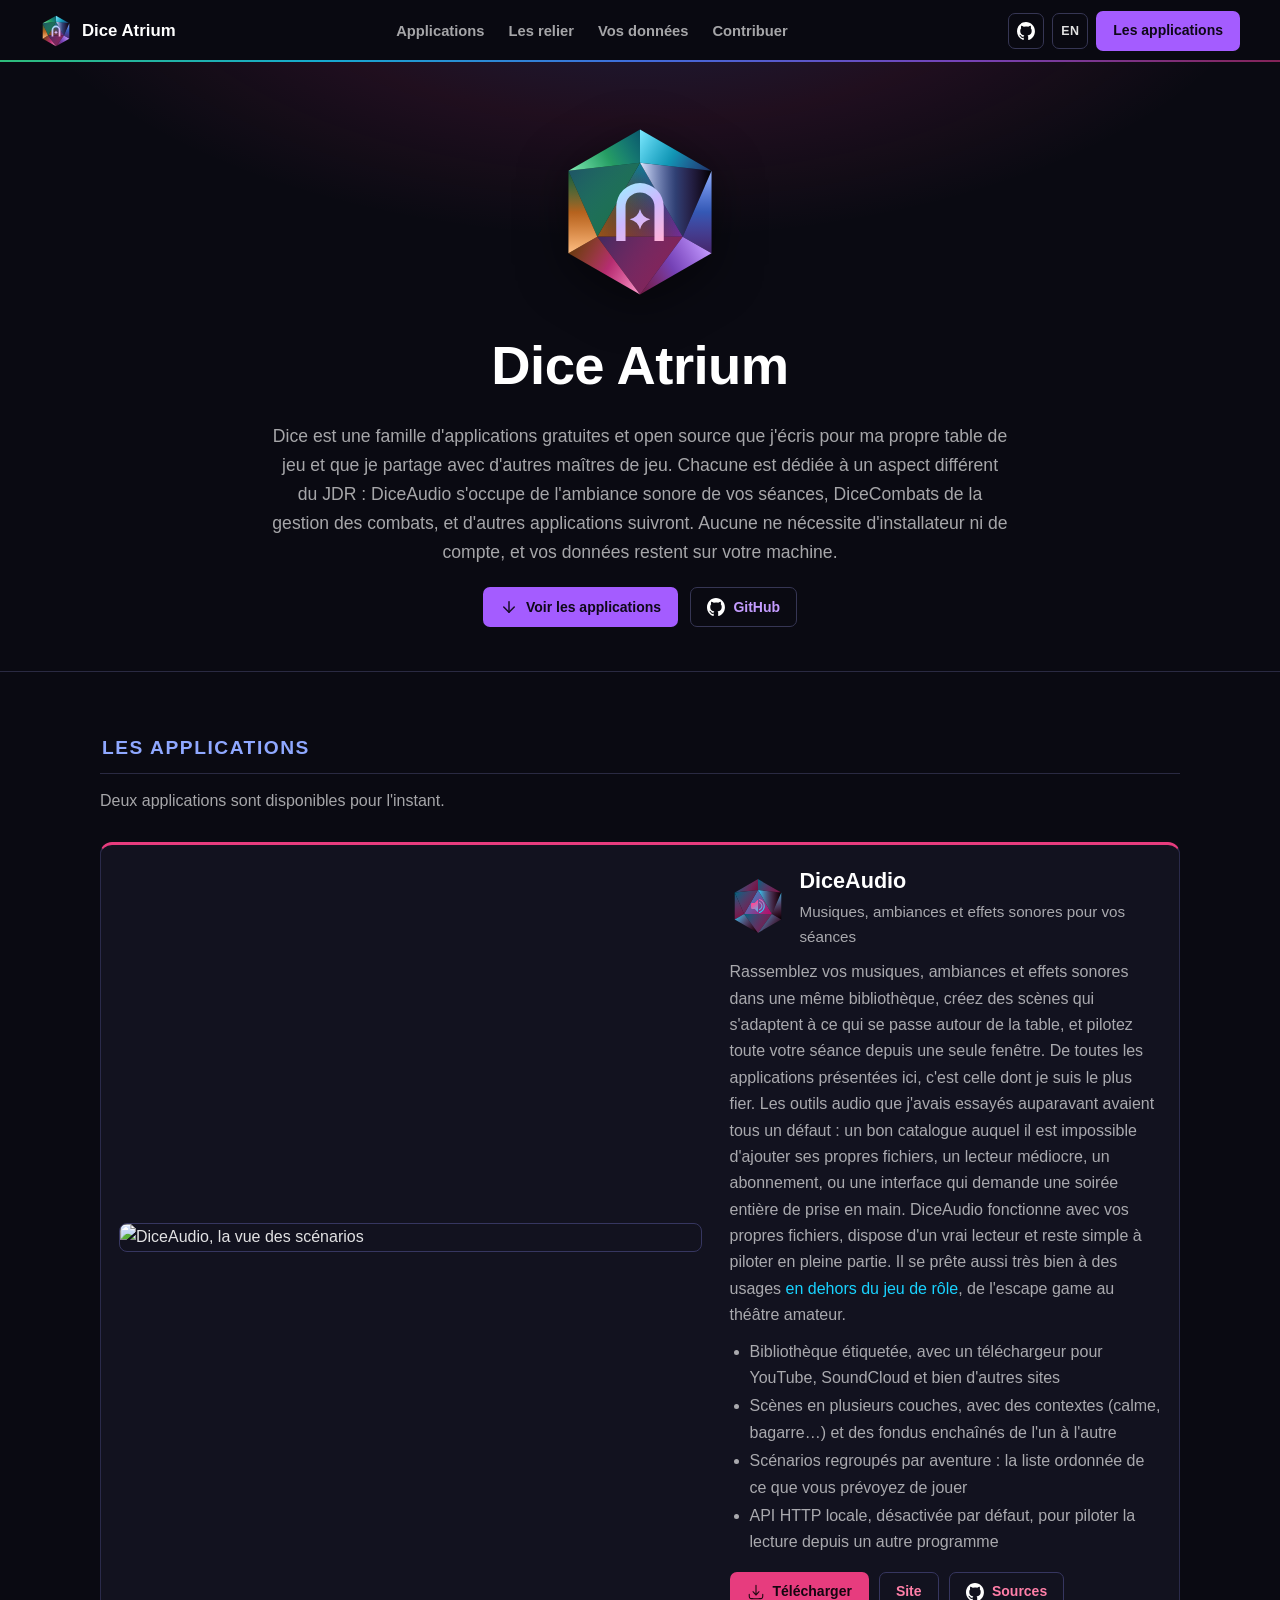
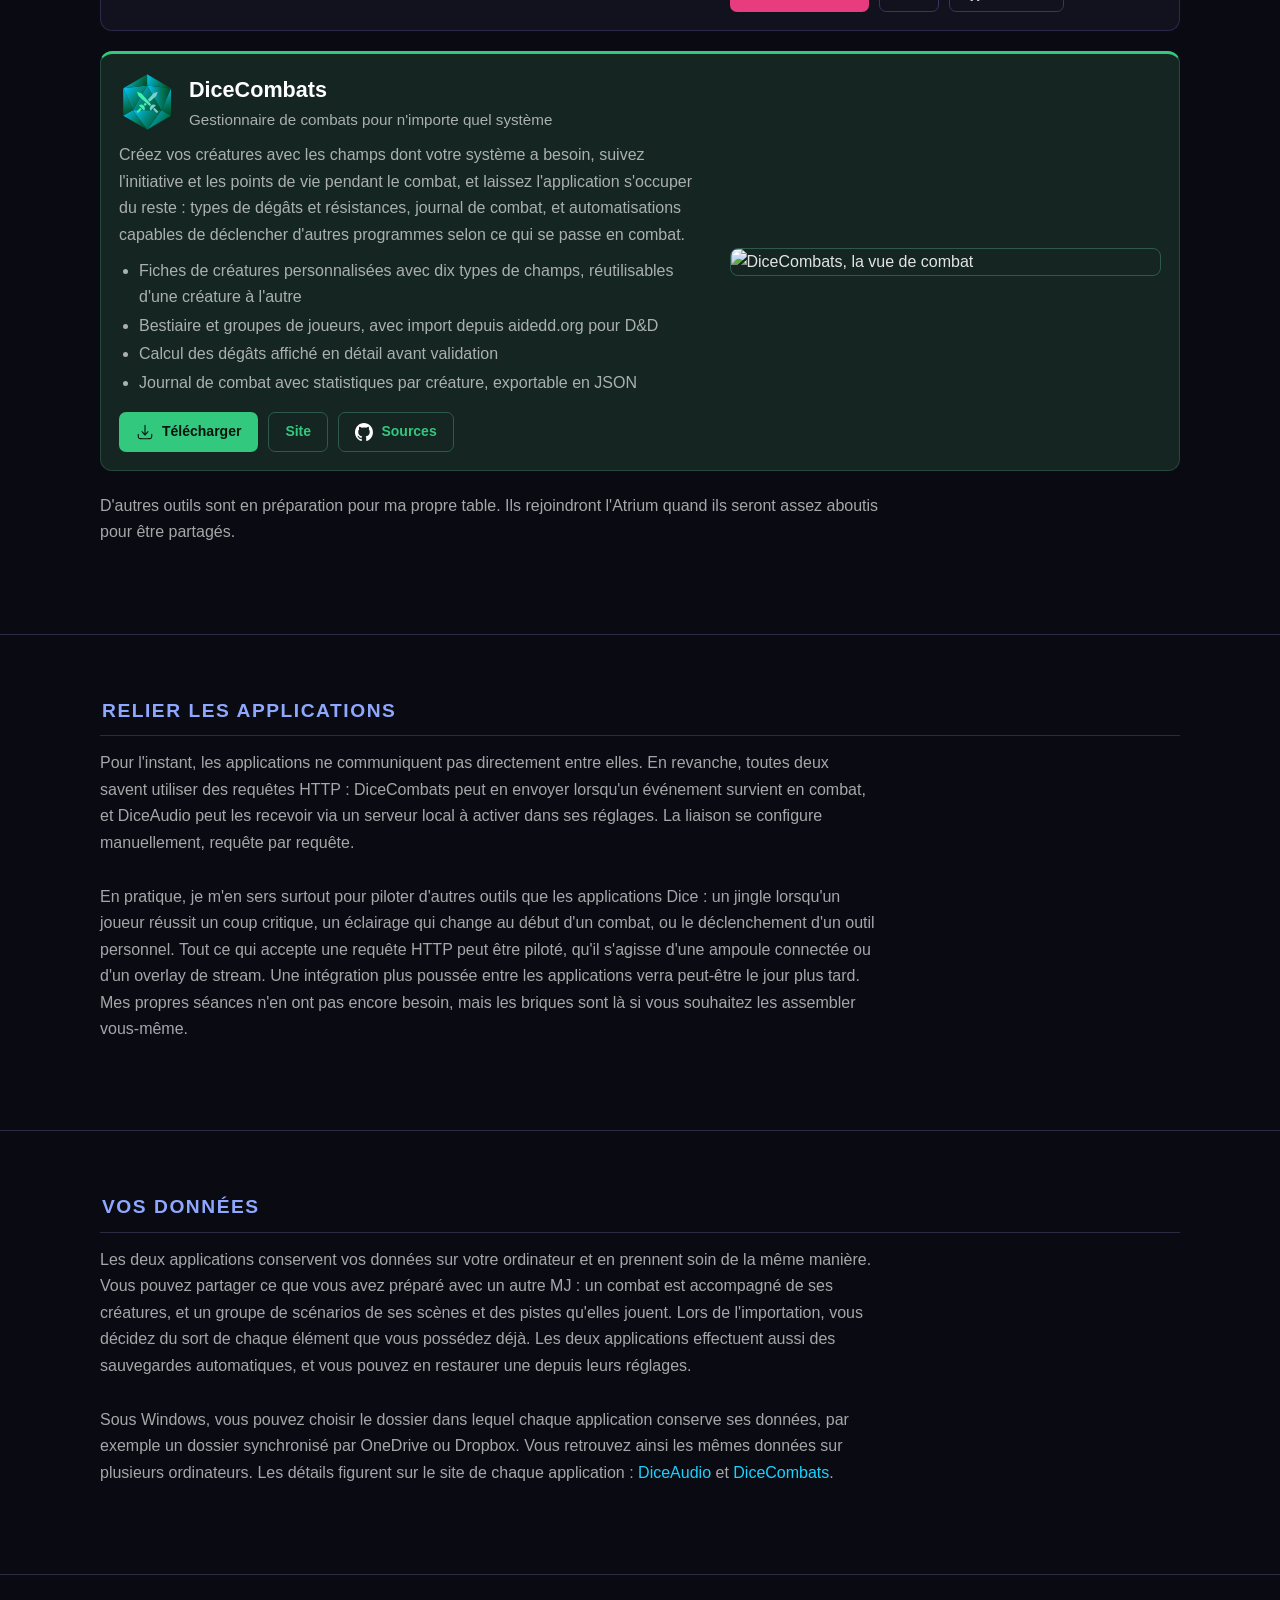
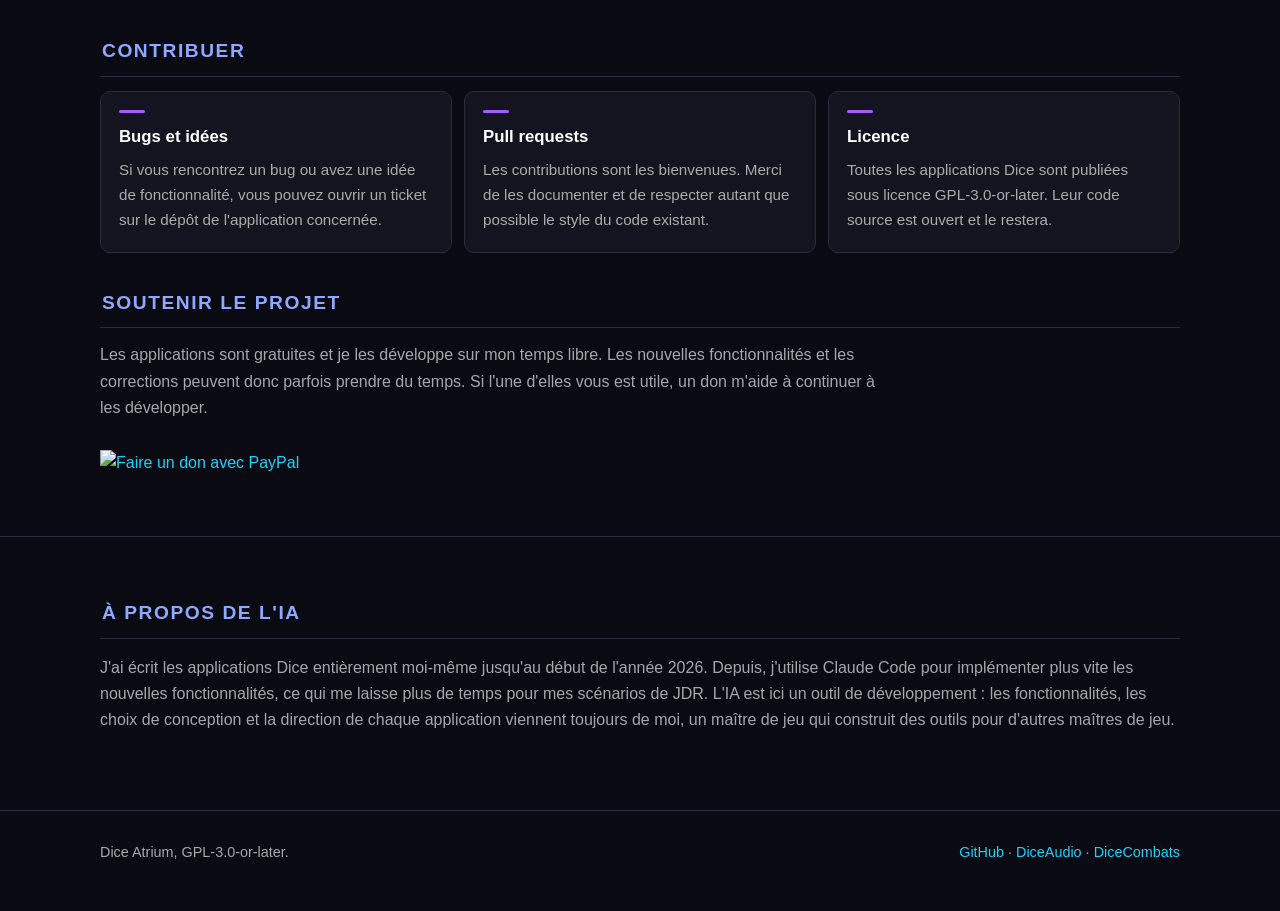
==== commit 054a46c9: "Add a section about your data and reword the connection paragraph" ====
--- a/docs/fr/index.html
+++ b/docs/fr/index.html
@@ -30,6 +30,7 @@
             <nav class="nav-sections" aria-label="Sections de la page">
                 <a href="#apps">Applications</a>
                 <a href="#connect">Les relier</a>
+                <a href="#data">Vos données</a>
                 <a href="#contribute">Contribuer</a>
             </nav>
             <div class="nav-util">
@@ -113,8 +114,16 @@
     <section id="connect">
         <div class="wrap">
             <h2>Relier les applications</h2>
-            <p class="lead">Pour l'instant, les applications ne communiquent pas directement entre elles. Elles reposent en revanche sur un même principe de communication par HTTP : DiceCombats peut envoyer des requêtes HTTP lorsqu'un événement survient en combat, et DiceAudio peut les recevoir via un serveur local à activer dans ses réglages. La liaison se configure manuellement, requête par requête.</p>
+            <p class="lead">Pour l'instant, les applications ne communiquent pas directement entre elles. En revanche, toutes deux savent utiliser des requêtes HTTP : DiceCombats peut en envoyer lorsqu'un événement survient en combat, et DiceAudio peut les recevoir via un serveur local à activer dans ses réglages. La liaison se configure manuellement, requête par requête.</p>
             <p class="lead">En pratique, je m'en sers surtout pour piloter d'autres outils que les applications Dice : un jingle lorsqu'un joueur réussit un coup critique, un éclairage qui change au début d'un combat, ou le déclenchement d'un outil personnel. Tout ce qui accepte une requête HTTP peut être piloté, qu'il s'agisse d'une ampoule connectée ou d'un overlay de stream. Une intégration plus poussée entre les applications verra peut-être le jour plus tard. Mes propres séances n'en ont pas encore besoin, mais les briques sont là si vous souhaitez les assembler vous-même.</p>
+        </div>
+    </section>
+
+    <section id="data">
+        <div class="wrap">
+            <h2>Vos données</h2>
+            <p class="lead">Les deux applications conservent vos données sur votre ordinateur et en prennent soin de la même manière. Vous pouvez partager ce que vous avez préparé avec un autre MJ : un combat est accompagné de ses créatures, et un groupe de scénarios de ses scènes et des pistes qu'elles jouent. Lors de l'importation, vous décidez du sort de chaque élément que vous possédez déjà. Les deux applications effectuent aussi des sauvegardes automatiques, et vous pouvez en restaurer une depuis leurs réglages.</p>
+            <p class="lead">Sous Windows, vous pouvez choisir le dossier dans lequel chaque application conserve ses données, par exemple un dossier synchronisé par OneDrive ou Dropbox. Vous retrouvez ainsi les mêmes données sur plusieurs ordinateurs. Les détails figurent sur le site de chaque application : <a href="https://yanncharbon.github.io/DiceAudio/fr/#data">DiceAudio</a> et <a href="https://yanncharbon.github.io/DiceCombats/fr/#data">DiceCombats</a>.</p>
         </div>
     </section>
 
